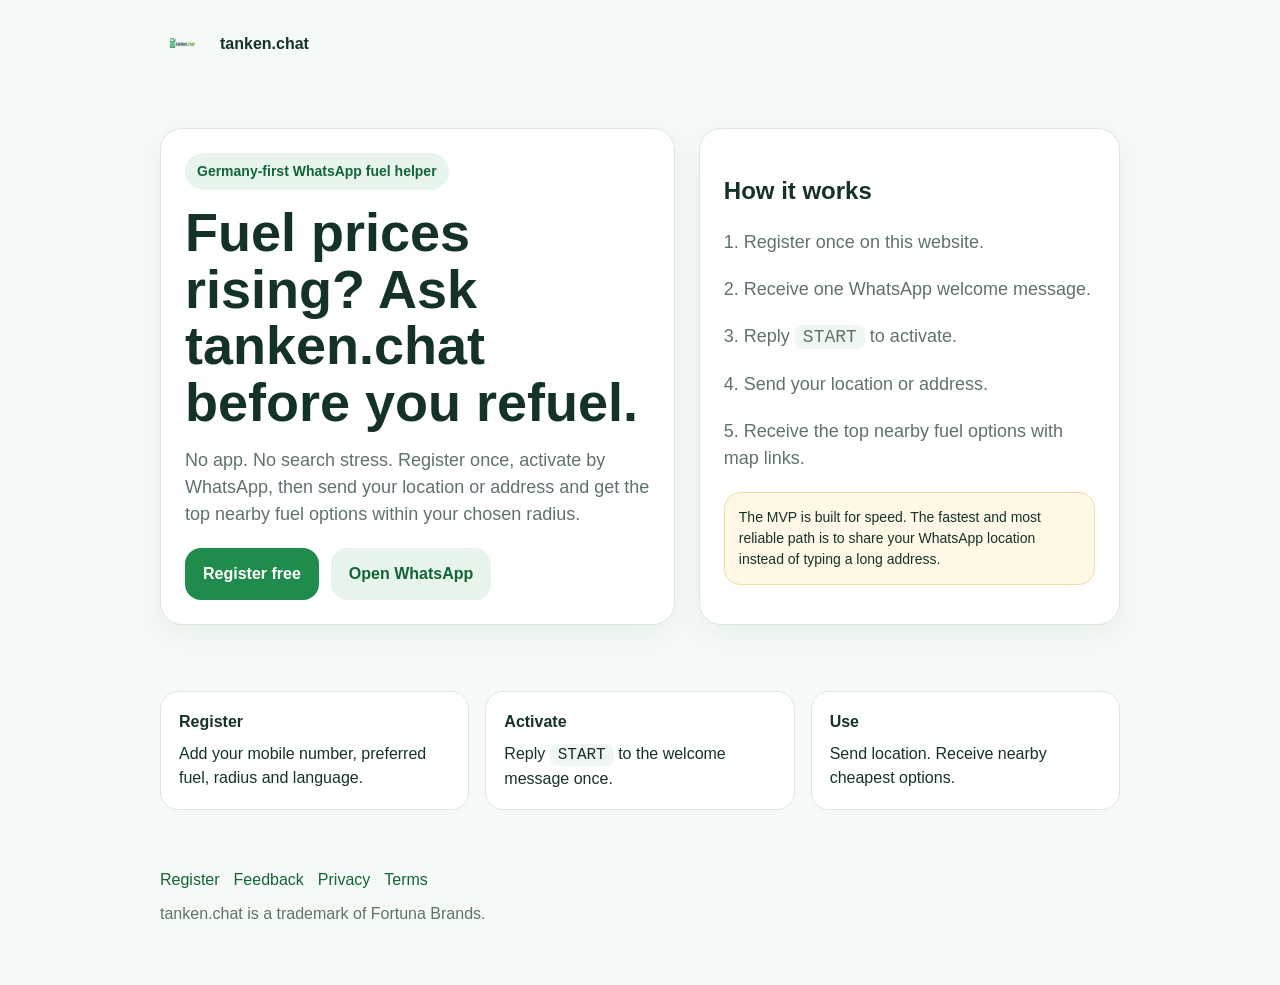
==== index.html @ 43aa985a "Add files via upload" ====
<!doctype html>
<html lang="en">
<head>
  <meta charset="utf-8">
  <meta name="viewport" content="width=device-width, initial-scale=1">
  <title>tanken.chat</title>
  <meta name="description" content="Find cheaper nearby fuel stations in Germany directly through WhatsApp.">
  <link rel="stylesheet" href="/css/styles.css">
</head>
<body>
  <header>
    <div class="container">
      <a class="brand" href="/">
        <img src="/assets/logo.png" alt="tanken.chat logo">
        <span>tanken.chat</span>
      </a>
    </div>
  </header>

  <main>
    <section class="hero">
      <div class="container hero-grid">
        <div class="card">
          <div class="badge">Germany-first WhatsApp fuel helper</div>
          <h1>Fuel prices rising? Ask tanken.chat before you refuel.</h1>
          <p>No app. No search stress. Register once, activate by WhatsApp, then send your location or address and get the top nearby fuel options within your chosen radius.</p>
          <div class="cta-row">
            <a class="btn" href="/register.html">Register free</a>
            <a class="btn secondary" href="https://wa.me/498921548989?text=START">Open WhatsApp</a>
          </div>
        </div>
        <div class="card">
          <h2>How it works</h2>
          <p>1. Register once on this website.</p>
          <p>2. Receive one WhatsApp welcome message.</p>
          <p>3. Reply <span class="code">START</span> to activate.</p>
          <p>4. Send your location or address.</p>
          <p>5. Receive the top nearby fuel options with map links.</p>
          <div class="notice">The MVP is built for speed. The fastest and most reliable path is to share your WhatsApp location instead of typing a long address.</div>
        </div>
      </div>
    </section>

    <section>
      <div class="container steps">
        <div class="step">
          <strong>Register</strong>
          Add your mobile number, preferred fuel, radius and language.
        </div>
        <div class="step">
          <strong>Activate</strong>
          Reply <span class="code">START</span> to the welcome message once.
        </div>
        <div class="step">
          <strong>Use</strong>
          Send location. Receive nearby cheapest options.
        </div>
      </div>
    </section>
  </main>

  <footer>
    <div class="container">
      <div class="footer-links">
        <a href="/register.html">Register</a>
        <a href="/feedback.html">Feedback</a>
        <a href="/privacy.html">Privacy</a>
        <a href="/terms.html">Terms</a>
      </div>
      <div>tanken.chat is a trademark of Fortuna Brands.</div>
    </div>
  </footer>
</body>
</html>
---- css/styles.css ----
:root {
  --bg: #f6faf7;
  --card: #ffffff;
  --ink: #153227;
  --muted: #5f7368;
  --brand: #1f8b4c;
  --brand-dark: #136437;
  --line: #dce8e0;
}
* { box-sizing: border-box; }
body {
  margin: 0;
  font-family: Arial, Helvetica, sans-serif;
  background: var(--bg);
  color: var(--ink);
  line-height: 1.5;
}
.container {
  width: min(960px, calc(100% - 32px));
  margin: 0 auto;
}
header {
  padding: 20px 0;
}
.brand {
  display: flex;
  align-items: center;
  gap: 12px;
  font-weight: 700;
  color: var(--ink);
  text-decoration: none;
}
.brand img {
  width: 48px;
  height: 48px;
  border-radius: 12px;
}
.hero {
  padding: 40px 0 24px;
}
.hero-grid {
  display: grid;
  grid-template-columns: 1.1fr 0.9fr;
  gap: 24px;
}
.card {
  background: var(--card);
  border: 1px solid var(--line);
  border-radius: 22px;
  padding: 24px;
  box-shadow: 0 10px 30px rgba(13, 65, 34, 0.06);
}
.hero h1 {
  font-size: clamp(34px, 6vw, 54px);
  line-height: 1.05;
  margin: 0 0 16px;
}
.hero p {
  font-size: 18px;
  color: var(--muted);
  margin: 0 0 20px;
}
.cta-row {
  display: flex;
  flex-wrap: wrap;
  gap: 12px;
}
.btn {
  display: inline-block;
  background: var(--brand);
  color: white;
  text-decoration: none;
  border: 0;
  border-radius: 16px;
  padding: 14px 18px;
  font-weight: 700;
  cursor: pointer;
}
.btn.secondary {
  background: #e8f5ec;
  color: var(--brand-dark);
}
.badge {
  display: inline-block;
  background: #e8f5ec;
  color: var(--brand-dark);
  border-radius: 999px;
  padding: 8px 12px;
  font-size: 14px;
  font-weight: 700;
  margin-bottom: 14px;
}
.steps {
  display: grid;
  grid-template-columns: repeat(3, 1fr);
  gap: 16px;
  margin-top: 24px;
}
.step {
  background: var(--card);
  border: 1px solid var(--line);
  border-radius: 18px;
  padding: 18px;
}
.step strong { display: block; margin-bottom: 8px; }
section { padding: 18px 0 28px; }
form {
  display: grid;
  gap: 12px;
}
label { font-weight: 700; font-size: 14px; }
input, select, textarea {
  width: 100%;
  padding: 12px 14px;
  border-radius: 14px;
  border: 1px solid var(--line);
  font-size: 16px;
}
textarea { min-height: 120px; resize: vertical; }
.checkbox {
  display: grid;
  grid-template-columns: 20px 1fr;
  gap: 10px;
  align-items: start;
}
.checkbox input {
  margin-top: 3px;
}
.small { font-size: 14px; color: var(--muted); }
.notice {
  background: #fff8e7;
  border: 1px solid #f0dca5;
  border-radius: 16px;
  padding: 14px;
  font-size: 14px;
}
footer {
  padding: 30px 0 60px;
  color: var(--muted);
}
.footer-links {
  display: flex;
  gap: 14px;
  flex-wrap: wrap;
  margin-bottom: 10px;
}
.footer-links a { color: var(--brand-dark); text-decoration: none; }
.code {
  font-family: Consolas, monospace;
  background: #f0f6f2;
  padding: 2px 8px;
  border-radius: 8px;
}
.message { padding: 12px 14px; border-radius: 14px; font-size: 14px; }
.message.ok { background: #e8f5ec; color: var(--brand-dark); }
.message.error { background: #ffe8e8; color: #8b1f1f; }
@media (max-width: 760px) {
  .hero-grid, .steps { grid-template-columns: 1fr; }
  .hero { padding-top: 24px; }
}
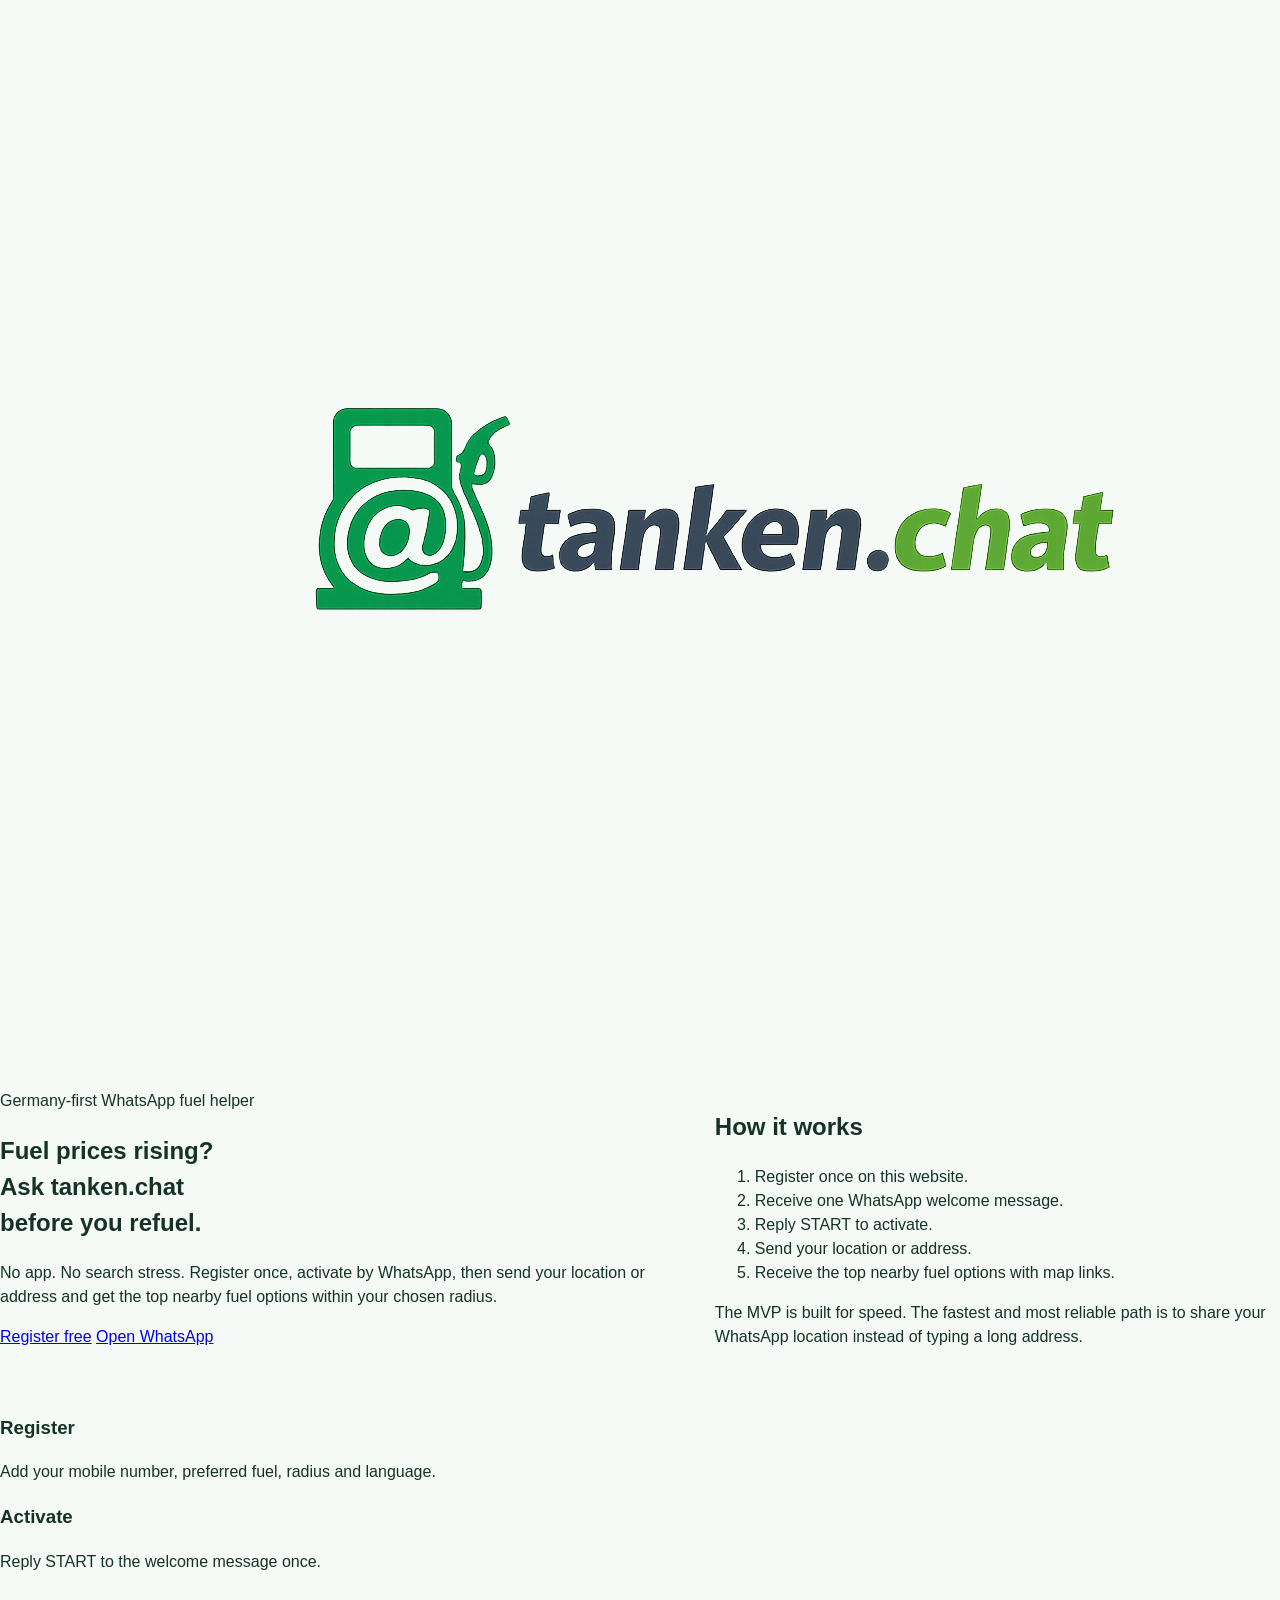
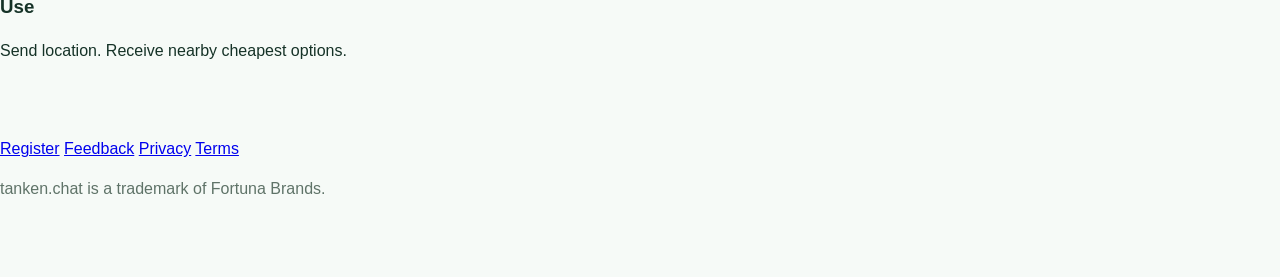
==== commit 89496608: "Update index.html" ====
--- a/index.html
+++ b/index.html
@@ -1,74 +1,83 @@
-<!doctype html>
+<!DOCTYPE html>
 <html lang="en">
 <head>
-  <meta charset="utf-8">
-  <meta name="viewport" content="width=device-width, initial-scale=1">
+  <meta charset="UTF-8">
+  <meta name="viewport" content="width=device-width,initial-scale=1.0">
   <title>tanken.chat</title>
-  <meta name="description" content="Find cheaper nearby fuel stations in Germany directly through WhatsApp.">
-  <link rel="stylesheet" href="/css/styles.css">
+  <link rel="stylesheet" href="css/styles.css">
 </head>
 <body>
-  <header>
-    <div class="container">
-      <a class="brand" href="/">
-        <img src="/assets/logo.png" alt="tanken.chat logo">
-        <span>tanken.chat</span>
-      </a>
+
+<header class="topbar">
+  <img src="assets/logo.png" alt="tanken.chat logo" class="logo-large">
+</header>
+
+<main class="hero-grid">
+
+  <section class="hero-card">
+    <div class="pill">Germany-first WhatsApp fuel helper</div>
+
+    <h1>
+      Fuel prices rising?<br>
+      Ask tanken.chat<br>
+      before you refuel.
+    </h1>
+
+    <p>
+      No app. No search stress. Register once, activate by WhatsApp, then send your location or address and get the top nearby fuel options within your chosen radius.
+    </p>
+
+    <div class="hero-actions">
+      <a href="register.html" class="btn-primary">Register free</a>
+      <a href="https://wa.me/498921548989?text=START" class="btn-secondary">Open WhatsApp</a>
     </div>
-  </header>
+  </section>
 
-  <main>
-    <section class="hero">
-      <div class="container hero-grid">
-        <div class="card">
-          <div class="badge">Germany-first WhatsApp fuel helper</div>
-          <h1>Fuel prices rising? Ask tanken.chat before you refuel.</h1>
-          <p>No app. No search stress. Register once, activate by WhatsApp, then send your location or address and get the top nearby fuel options within your chosen radius.</p>
-          <div class="cta-row">
-            <a class="btn" href="/register.html">Register free</a>
-            <a class="btn secondary" href="https://wa.me/498921548989?text=START">Open WhatsApp</a>
-          </div>
-        </div>
-        <div class="card">
-          <h2>How it works</h2>
-          <p>1. Register once on this website.</p>
-          <p>2. Receive one WhatsApp welcome message.</p>
-          <p>3. Reply <span class="code">START</span> to activate.</p>
-          <p>4. Send your location or address.</p>
-          <p>5. Receive the top nearby fuel options with map links.</p>
-          <div class="notice">The MVP is built for speed. The fastest and most reliable path is to share your WhatsApp location instead of typing a long address.</div>
-        </div>
-      </div>
-    </section>
+  <section class="info-card">
+    <h2>How it works</h2>
 
-    <section>
-      <div class="container steps">
-        <div class="step">
-          <strong>Register</strong>
-          Add your mobile number, preferred fuel, radius and language.
-        </div>
-        <div class="step">
-          <strong>Activate</strong>
-          Reply <span class="code">START</span> to the welcome message once.
-        </div>
-        <div class="step">
-          <strong>Use</strong>
-          Send location. Receive nearby cheapest options.
-        </div>
-      </div>
-    </section>
-  </main>
+    <ol>
+      <li>Register once on this website.</li>
+      <li>Receive one WhatsApp welcome message.</li>
+      <li>Reply <span class="inline-pill">START</span> to activate.</li>
+      <li>Send your location or address.</li>
+      <li>Receive the top nearby fuel options with map links.</li>
+    </ol>
 
-  <footer>
-    <div class="container">
-      <div class="footer-links">
-        <a href="/register.html">Register</a>
-        <a href="/feedback.html">Feedback</a>
-        <a href="/privacy.html">Privacy</a>
-        <a href="/terms.html">Terms</a>
-      </div>
-      <div>tanken.chat is a trademark of Fortuna Brands.</div>
+    <div class="note-box">
+      The MVP is built for speed. The fastest and most reliable path is to share your WhatsApp location instead of typing a long address.
     </div>
-  </footer>
+  </section>
+
+</main>
+
+<section class="mini-grid">
+  <div class="mini-card">
+    <h3>Register</h3>
+    <p>Add your mobile number, preferred fuel, radius and language.</p>
+  </div>
+
+  <div class="mini-card">
+    <h3>Activate</h3>
+    <p>Reply START to the welcome message once.</p>
+  </div>
+
+  <div class="mini-card">
+    <h3>Use</h3>
+    <p>Send location. Receive nearby cheapest options.</p>
+  </div>
+</section>
+
+<footer class="footer">
+  <nav>
+    <a href="register.html">Register</a>
+    <a href="feedback.html">Feedback</a>
+    <a href="privacy.html">Privacy</a>
+    <a href="terms.html">Terms</a>
+  </nav>
+
+  <p>tanken.chat is a trademark of Fortuna Brands.</p>
+</footer>
+
 </body>
 </html>
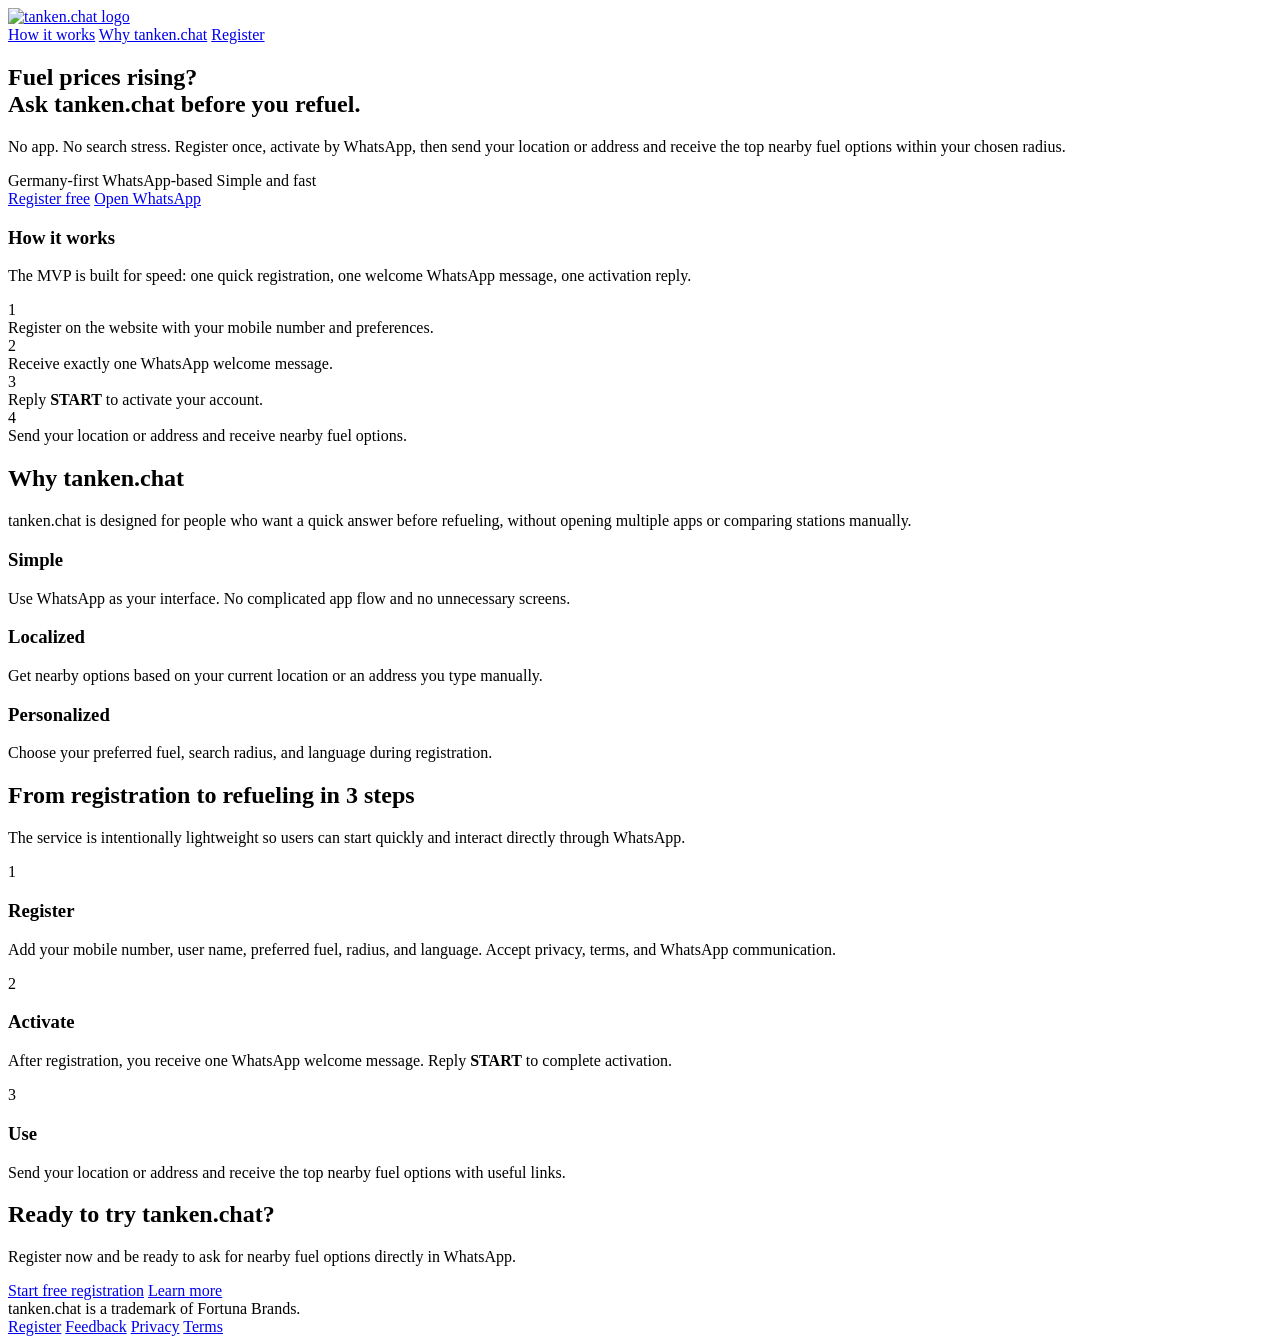
==== commit f63dae60: "Update index.html" ====
--- a/index.html
+++ b/index.html
@@ -1,83 +1,158 @@
 <!DOCTYPE html>
 <html lang="en">
 <head>
-  <meta charset="UTF-8">
-  <meta name="viewport" content="width=device-width,initial-scale=1.0">
-  <title>tanken.chat</title>
-  <link rel="stylesheet" href="css/styles.css">
+  <meta charset="UTF-8" />
+  <meta name="viewport" content="width=device-width, initial-scale=1.0" />
+  <title>tanken.chat | Germany-first WhatsApp fuel helper</title>
+  <meta name="description" content="Register free, activate by WhatsApp, then send your location or address and get the top nearby fuel options within your chosen radius." />
+  <link rel="stylesheet" href="./style.css" />
 </head>
 <body>
+  <header class="site-header">
+    <div class="container header-inner">
+      <a href="./index.html" class="brand" aria-label="tanken.chat home">
+        <img src="./logo.png" alt="tanken.chat logo" />
+      </a>
 
-<header class="topbar">
-  <img src="assets/logo.png" alt="tanken.chat logo" class="logo-large">
-</header>
+      <nav class="nav-links">
+        <a href="#how-it-works">How it works</a>
+        <a href="#why">Why tanken.chat</a>
+        <a href="./register.html">Register</a>
+      </nav>
+    </div>
+  </header>
 
-<main class="hero-grid">
+  <main>
+    <section class="hero">
+      <div class="container hero-grid">
+        <div class="hero-copy">
+          <h1>Fuel prices rising?<br />Ask tanken.chat before you refuel.</h1>
 
-  <section class="hero-card">
-    <div class="pill">Germany-first WhatsApp fuel helper</div>
+          <p class="lead">
+            No app. No search stress. Register once, activate by WhatsApp, then send your location or address and receive the top nearby fuel options within your chosen radius.
+          </p>
 
-    <h1>
-      Fuel prices rising?<br>
-      Ask tanken.chat<br>
-      before you refuel.
-    </h1>
+          <div class="hero-badges">
+            <span class="badge">Germany-first</span>
+            <span class="badge">WhatsApp-based</span>
+            <span class="badge">Simple and fast</span>
+          </div>
 
-    <p>
-      No app. No search stress. Register once, activate by WhatsApp, then send your location or address and get the top nearby fuel options within your chosen radius.
-    </p>
+          <div class="hero-actions">
+            <a class="btn btn-primary" href="./register.html">Register free</a>
+            <a class="btn btn-secondary" href="https://wa.me/" target="_blank" rel="noopener noreferrer">Open WhatsApp</a>
+          </div>
+        </div>
 
-    <div class="hero-actions">
-      <a href="register.html" class="btn-primary">Register free</a>
-      <a href="https://wa.me/498921548989?text=START" class="btn-secondary">Open WhatsApp</a>
+        <aside class="hero-card">
+          <h3>How it works</h3>
+          <p>
+            The MVP is built for speed: one quick registration, one welcome WhatsApp message, one activation reply.
+          </p>
+
+          <div class="mini-steps">
+            <div class="mini-step">
+              <span class="mini-step-number">1</span>
+              <div>Register on the website with your mobile number and preferences.</div>
+            </div>
+            <div class="mini-step">
+              <span class="mini-step-number">2</span>
+              <div>Receive exactly one WhatsApp welcome message.</div>
+            </div>
+            <div class="mini-step">
+              <span class="mini-step-number">3</span>
+              <div>Reply <strong>START</strong> to activate your account.</div>
+            </div>
+            <div class="mini-step">
+              <span class="mini-step-number">4</span>
+              <div>Send your location or address and receive nearby fuel options.</div>
+            </div>
+          </div>
+        </aside>
+      </div>
+    </section>
+
+    <section class="section" id="why">
+      <div class="container">
+        <h2 class="section-title">Why tanken.chat</h2>
+        <p class="section-subtitle">
+          tanken.chat is designed for people who want a quick answer before refueling, without opening multiple apps or comparing stations manually.
+        </p>
+
+        <div class="features">
+          <article class="feature-card">
+            <h3>Simple</h3>
+            <p>Use WhatsApp as your interface. No complicated app flow and no unnecessary screens.</p>
+          </article>
+
+          <article class="feature-card">
+            <h3>Localized</h3>
+            <p>Get nearby options based on your current location or an address you type manually.</p>
+          </article>
+
+          <article class="feature-card">
+            <h3>Personalized</h3>
+            <p>Choose your preferred fuel, search radius, and language during registration.</p>
+          </article>
+        </div>
+      </div>
+    </section>
+
+    <section class="section" id="how-it-works">
+      <div class="container">
+        <h2 class="section-title">From registration to refueling in 3 steps</h2>
+        <p class="section-subtitle">
+          The service is intentionally lightweight so users can start quickly and interact directly through WhatsApp.
+        </p>
+
+        <div class="steps">
+          <article class="step-card">
+            <div class="step-number">1</div>
+            <h3>Register</h3>
+            <p>Add your mobile number, user name, preferred fuel, radius, and language. Accept privacy, terms, and WhatsApp communication.</p>
+          </article>
+
+          <article class="step-card">
+            <div class="step-number">2</div>
+            <h3>Activate</h3>
+            <p>After registration, you receive one WhatsApp welcome message. Reply <strong>START</strong> to complete activation.</p>
+          </article>
+
+          <article class="step-card">
+            <div class="step-number">3</div>
+            <h3>Use</h3>
+            <p>Send your location or address and receive the top nearby fuel options with useful links.</p>
+          </article>
+        </div>
+      </div>
+    </section>
+
+    <section class="section">
+      <div class="container">
+        <div class="cta-box">
+          <h2>Ready to try tanken.chat?</h2>
+          <p>
+            Register now and be ready to ask for nearby fuel options directly in WhatsApp.
+          </p>
+          <div class="hero-actions">
+            <a class="btn btn-primary" href="./register.html">Start free registration</a>
+            <a class="btn btn-secondary" href="#how-it-works">Learn more</a>
+          </div>
+        </div>
+      </div>
+    </section>
+  </main>
+
+  <footer class="site-footer">
+    <div class="container footer-inner">
+      <div>tanken.chat is a trademark of Fortuna Brands.</div>
+      <div class="footer-links">
+        <a href="./register.html">Register</a>
+        <a href="#">Feedback</a>
+        <a href="#">Privacy</a>
+        <a href="#">Terms</a>
+      </div>
     </div>
-  </section>
-
-  <section class="info-card">
-    <h2>How it works</h2>
-
-    <ol>
-      <li>Register once on this website.</li>
-      <li>Receive one WhatsApp welcome message.</li>
-      <li>Reply <span class="inline-pill">START</span> to activate.</li>
-      <li>Send your location or address.</li>
-      <li>Receive the top nearby fuel options with map links.</li>
-    </ol>
-
-    <div class="note-box">
-      The MVP is built for speed. The fastest and most reliable path is to share your WhatsApp location instead of typing a long address.
-    </div>
-  </section>
-
-</main>
-
-<section class="mini-grid">
-  <div class="mini-card">
-    <h3>Register</h3>
-    <p>Add your mobile number, preferred fuel, radius and language.</p>
-  </div>
-
-  <div class="mini-card">
-    <h3>Activate</h3>
-    <p>Reply START to the welcome message once.</p>
-  </div>
-
-  <div class="mini-card">
-    <h3>Use</h3>
-    <p>Send location. Receive nearby cheapest options.</p>
-  </div>
-</section>
-
-<footer class="footer">
-  <nav>
-    <a href="register.html">Register</a>
-    <a href="feedback.html">Feedback</a>
-    <a href="privacy.html">Privacy</a>
-    <a href="terms.html">Terms</a>
-  </nav>
-
-  <p>tanken.chat is a trademark of Fortuna Brands.</p>
-</footer>
-
+  </footer>
 </body>
 </html>
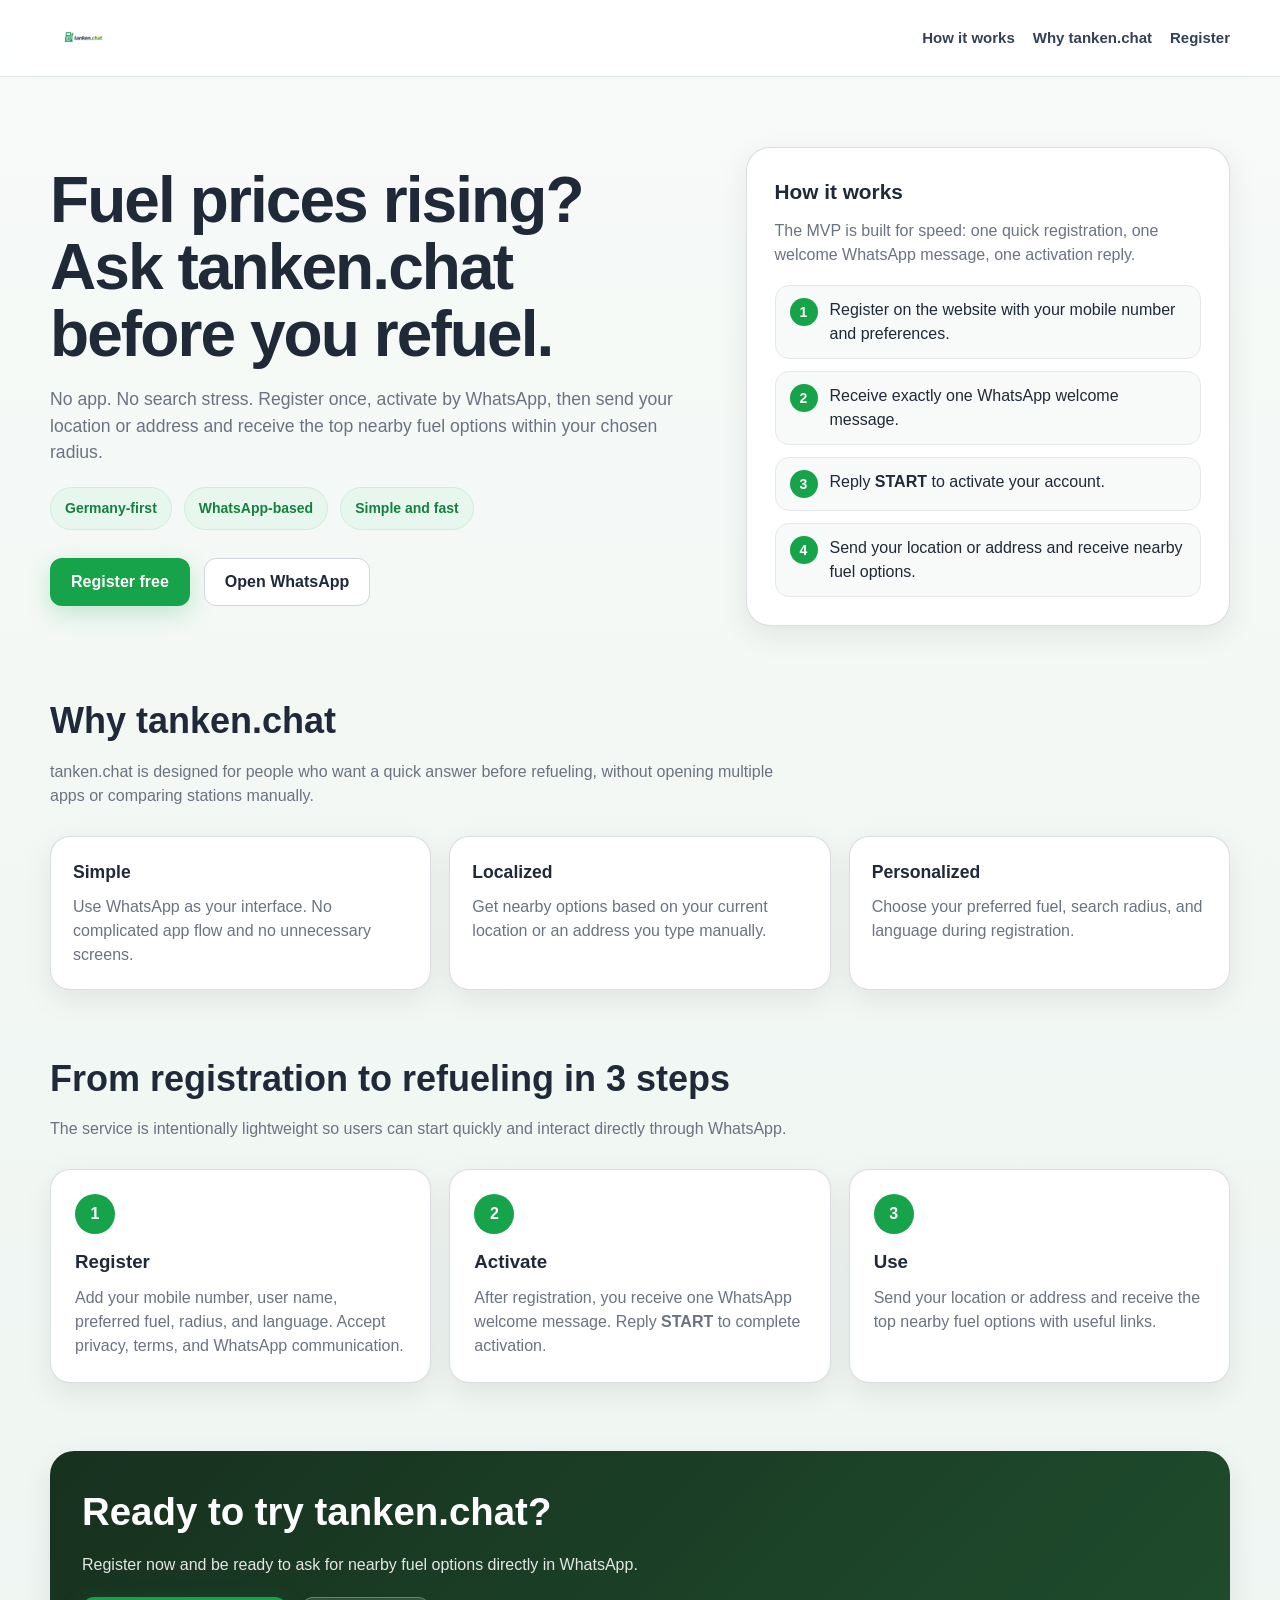
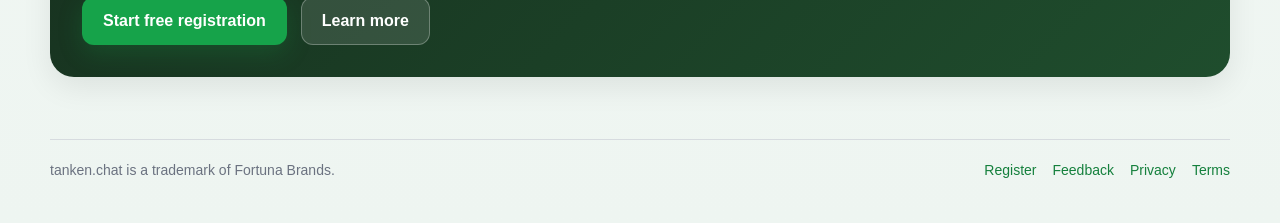
==== commit 2be0b09f: "Update index.html" ====
--- a/index.html
+++ b/index.html
@@ -4,20 +4,23 @@
   <meta charset="UTF-8" />
   <meta name="viewport" content="width=device-width, initial-scale=1.0" />
   <title>tanken.chat | Germany-first WhatsApp fuel helper</title>
-  <meta name="description" content="Register free, activate by WhatsApp, then send your location or address and get the top nearby fuel options within your chosen radius." />
-  <link rel="stylesheet" href="./style.css" />
+  <meta
+    name="description"
+    content="Register free, activate by WhatsApp, then send your location or address and get the top nearby fuel options within your chosen radius."
+  />
+  <link rel="stylesheet" href="css/styles.css" />
 </head>
 <body>
   <header class="site-header">
     <div class="container header-inner">
-      <a href="./index.html" class="brand" aria-label="tanken.chat home">
-        <img src="./logo.png" alt="tanken.chat logo" />
+      <a href="index.html" class="brand" aria-label="tanken.chat home">
+        <img src="assets/logo.png" alt="tanken.chat logo" />
       </a>
 
       <nav class="nav-links">
         <a href="#how-it-works">How it works</a>
         <a href="#why">Why tanken.chat</a>
-        <a href="./register.html">Register</a>
+        <a href="register.html">Register</a>
       </nav>
     </div>
   </header>
@@ -39,7 +42,7 @@
           </div>
 
           <div class="hero-actions">
-            <a class="btn btn-primary" href="./register.html">Register free</a>
+            <a class="btn btn-primary" href="register.html">Register free</a>
             <a class="btn btn-secondary" href="https://wa.me/" target="_blank" rel="noopener noreferrer">Open WhatsApp</a>
           </div>
         </div>
@@ -135,7 +138,7 @@
             Register now and be ready to ask for nearby fuel options directly in WhatsApp.
           </p>
           <div class="hero-actions">
-            <a class="btn btn-primary" href="./register.html">Start free registration</a>
+            <a class="btn btn-primary" href="register.html">Start free registration</a>
             <a class="btn btn-secondary" href="#how-it-works">Learn more</a>
           </div>
         </div>
@@ -147,10 +150,10 @@
     <div class="container footer-inner">
       <div>tanken.chat is a trademark of Fortuna Brands.</div>
       <div class="footer-links">
-        <a href="./register.html">Register</a>
-        <a href="#">Feedback</a>
-        <a href="#">Privacy</a>
-        <a href="#">Terms</a>
+        <a href="register.html">Register</a>
+        <a href="feedback.html">Feedback</a>
+        <a href="privacy.html">Privacy</a>
+        <a href="terms.html">Terms</a>
       </div>
     </div>
   </footer>
--- a/css/styles.css
+++ b/css/styles.css
@@ -0,0 +1,558 @@
+:root {
+  --bg: #f5f7f6;
+  --card: #ffffff;
+  --text: #1f2937;
+  --muted: #6b7280;
+  --line: #d1d5db;
+  --brand: #16a34a;
+  --brand-dark: #15803d;
+  --brand-soft: #e8f7ee;
+  --accent: #334155;
+  --shadow: 0 10px 30px rgba(0, 0, 0, 0.08);
+  --radius: 18px;
+  --max: 1180px;
+}
+
+* {
+  box-sizing: border-box;
+}
+
+html {
+  scroll-behavior: smooth;
+}
+
+body {
+  margin: 0;
+  font-family: Arial, Helvetica, sans-serif;
+  color: var(--text);
+  background: linear-gradient(180deg, #f7faf8 0%, #eef5f1 100%);
+  line-height: 1.5;
+}
+
+img {
+  max-width: 100%;
+  display: block;
+}
+
+a {
+  color: var(--brand-dark);
+  text-decoration: none;
+}
+
+a:hover {
+  text-decoration: underline;
+}
+
+.container {
+  width: min(calc(100% - 32px), var(--max));
+  margin: 0 auto;
+}
+
+.site-header {
+  position: sticky;
+  top: 0;
+  z-index: 20;
+  background: rgba(255, 255, 255, 0.9);
+  backdrop-filter: blur(10px);
+  border-bottom: 1px solid rgba(209, 213, 219, 0.7);
+}
+
+.header-inner {
+  display: flex;
+  align-items: center;
+  justify-content: space-between;
+  min-height: 76px;
+  gap: 20px;
+}
+
+.brand {
+  display: inline-flex;
+  align-items: center;
+  gap: 12px;
+  font-weight: 700;
+  color: var(--text);
+}
+
+.brand img {
+  height: 48px;
+  width: auto;
+}
+
+.brand.small img {
+  height: 38px;
+}
+
+.nav-links {
+  display: flex;
+  align-items: center;
+  gap: 18px;
+  flex-wrap: wrap;
+}
+
+.nav-links a {
+  color: var(--accent);
+  font-size: 15px;
+  font-weight: 600;
+}
+
+.btn {
+  display: inline-flex;
+  align-items: center;
+  justify-content: center;
+  min-height: 48px;
+  padding: 0 20px;
+  border-radius: 12px;
+  border: 1px solid transparent;
+  font-weight: 700;
+  cursor: pointer;
+  transition: 0.2s ease;
+  text-decoration: none;
+}
+
+.btn:hover {
+  text-decoration: none;
+  transform: translateY(-1px);
+}
+
+.btn-primary {
+  background: var(--brand);
+  color: #fff;
+  box-shadow: 0 8px 24px rgba(22, 163, 74, 0.22);
+}
+
+.btn-primary:hover {
+  background: var(--brand-dark);
+}
+
+.btn-secondary {
+  background: #fff;
+  border-color: var(--line);
+  color: var(--text);
+}
+
+.hero {
+  padding: 70px 0 40px;
+}
+
+.hero-grid {
+  display: grid;
+  grid-template-columns: 1.15fr 0.85fr;
+  gap: 40px;
+  align-items: center;
+}
+
+.hero-copy h1 {
+  margin: 0 0 18px;
+  font-size: clamp(2.2rem, 5vw, 4rem);
+  line-height: 1.05;
+  letter-spacing: -0.03em;
+}
+
+.hero-copy p.lead {
+  margin: 0 0 22px;
+  font-size: 1.1rem;
+  color: var(--muted);
+  max-width: 700px;
+}
+
+.hero-badges {
+  display: flex;
+  flex-wrap: wrap;
+  gap: 12px;
+  margin: 22px 0 28px;
+}
+
+.badge {
+  background: var(--brand-soft);
+  color: var(--brand-dark);
+  border: 1px solid #ccefd8;
+  border-radius: 999px;
+  padding: 10px 14px;
+  font-size: 14px;
+  font-weight: 700;
+}
+
+.hero-actions {
+  display: flex;
+  flex-wrap: wrap;
+  gap: 14px;
+  margin-top: 10px;
+}
+
+.hero-card {
+  background: var(--card);
+  border: 1px solid rgba(209, 213, 219, 0.8);
+  border-radius: 24px;
+  padding: 28px;
+  box-shadow: var(--shadow);
+}
+
+.hero-card h3 {
+  margin-top: 0;
+  margin-bottom: 12px;
+  font-size: 1.3rem;
+}
+
+.hero-card p {
+  margin: 0 0 14px;
+  color: var(--muted);
+}
+
+.mini-steps {
+  display: grid;
+  gap: 12px;
+  margin-top: 18px;
+}
+
+.mini-step {
+  display: flex;
+  align-items: flex-start;
+  gap: 12px;
+  padding: 12px 14px;
+  border-radius: 14px;
+  background: #f8faf9;
+  border: 1px solid #e5e7eb;
+}
+
+.mini-step-number {
+  width: 28px;
+  height: 28px;
+  border-radius: 999px;
+  background: var(--brand);
+  color: #fff;
+  display: inline-flex;
+  align-items: center;
+  justify-content: center;
+  font-weight: 700;
+  font-size: 14px;
+  flex: 0 0 auto;
+}
+
+.section {
+  padding: 34px 0;
+}
+
+.section-title {
+  margin: 0 0 18px;
+  font-size: clamp(1.5rem, 3vw, 2.25rem);
+  line-height: 1.15;
+}
+
+.section-subtitle {
+  margin: 0 0 28px;
+  color: var(--muted);
+  max-width: 760px;
+}
+
+.features {
+  display: grid;
+  grid-template-columns: repeat(3, 1fr);
+  gap: 18px;
+}
+
+.feature-card {
+  background: #fff;
+  border: 1px solid rgba(209, 213, 219, 0.8);
+  border-radius: 20px;
+  padding: 22px;
+  box-shadow: var(--shadow);
+}
+
+.feature-card h3 {
+  margin: 0 0 10px;
+  font-size: 1.1rem;
+}
+
+.feature-card p {
+  margin: 0;
+  color: var(--muted);
+}
+
+.steps {
+  display: grid;
+  grid-template-columns: repeat(3, 1fr);
+  gap: 18px;
+}
+
+.step-card {
+  background: #fff;
+  border: 1px solid rgba(209, 213, 219, 0.8);
+  border-radius: 20px;
+  padding: 24px;
+  box-shadow: var(--shadow);
+}
+
+.step-card .step-number {
+  display: inline-flex;
+  width: 40px;
+  height: 40px;
+  border-radius: 999px;
+  align-items: center;
+  justify-content: center;
+  background: var(--brand);
+  color: #fff;
+  font-weight: 700;
+  margin-bottom: 14px;
+}
+
+.step-card h3 {
+  margin: 0 0 10px;
+}
+
+.step-card p {
+  margin: 0;
+  color: var(--muted);
+}
+
+.cta-box {
+  background: linear-gradient(135deg, #17311f 0%, #1f4d2d 100%);
+  color: #fff;
+  border-radius: 24px;
+  padding: 32px;
+  box-shadow: var(--shadow);
+}
+
+.cta-box h2 {
+  margin-top: 0;
+  margin-bottom: 12px;
+  font-size: clamp(1.8rem, 3vw, 2.5rem);
+}
+
+.cta-box p {
+  margin: 0 0 20px;
+  color: rgba(255, 255, 255, 0.88);
+  max-width: 760px;
+}
+
+.cta-box .btn-secondary {
+  border-color: rgba(255, 255, 255, 0.28);
+  background: rgba(255, 255, 255, 0.12);
+  color: #fff;
+}
+
+.site-footer {
+  padding: 28px 0 42px;
+  color: var(--muted);
+  font-size: 14px;
+}
+
+.footer-inner {
+  display: flex;
+  justify-content: space-between;
+  gap: 18px;
+  flex-wrap: wrap;
+  border-top: 1px solid rgba(209, 213, 219, 0.8);
+  padding-top: 20px;
+}
+
+.footer-links {
+  display: flex;
+  gap: 16px;
+  flex-wrap: wrap;
+}
+
+/* FORM PAGE */
+.form-page {
+  padding: 48px 0 70px;
+}
+
+.form-shell {
+  display: grid;
+  grid-template-columns: 0.9fr 1.1fr;
+  gap: 28px;
+  align-items: start;
+}
+
+.info-panel,
+.form-panel {
+  background: #fff;
+  border: 1px solid rgba(209, 213, 219, 0.8);
+  border-radius: 24px;
+  box-shadow: var(--shadow);
+}
+
+.info-panel {
+  padding: 28px;
+}
+
+.info-panel h1 {
+  margin: 12px 0 14px;
+  font-size: clamp(2rem, 4vw, 3rem);
+  line-height: 1.05;
+}
+
+.info-panel p {
+  color: var(--muted);
+}
+
+.info-list {
+  margin: 22px 0 0;
+  padding: 0;
+  list-style: none;
+  display: grid;
+  gap: 12px;
+}
+
+.info-list li {
+  background: #f8faf9;
+  border: 1px solid #e5e7eb;
+  border-radius: 14px;
+  padding: 14px 16px;
+}
+
+.form-panel {
+  padding: 30px;
+}
+
+.form-panel h2 {
+  margin-top: 0;
+  margin-bottom: 8px;
+  font-size: clamp(1.7rem, 3vw, 2.4rem);
+}
+
+.form-panel .intro {
+  margin: 0 0 24px;
+  color: var(--muted);
+}
+
+.form-grid {
+  display: grid;
+  grid-template-columns: 1fr;
+  gap: 18px;
+}
+
+.field label {
+  display: block;
+  margin-bottom: 8px;
+  font-weight: 700;
+  font-size: 15px;
+}
+
+.input,
+.select,
+textarea {
+  width: 100%;
+  min-height: 54px;
+  border: 1px solid var(--line);
+  border-radius: 14px;
+  padding: 14px 16px;
+  font-size: 16px;
+  background: #fff;
+  color: var(--text);
+  outline: none;
+}
+
+.input:focus,
+.select:focus,
+textarea:focus {
+  border-color: var(--brand);
+  box-shadow: 0 0 0 4px rgba(22, 163, 74, 0.12);
+}
+
+.checkbox-group {
+  display: grid;
+  gap: 14px;
+  margin-top: 4px;
+}
+
+.checkbox-item {
+  display: flex;
+  align-items: flex-start;
+  gap: 12px;
+  padding: 14px 16px;
+  border: 1px solid #e5e7eb;
+  border-radius: 14px;
+  background: #fafcfb;
+}
+
+.checkbox-item input {
+  margin-top: 4px;
+  transform: scale(1.15);
+}
+
+.checkbox-item label {
+  margin: 0;
+  font-weight: 600;
+  line-height: 1.45;
+}
+
+.form-note {
+  margin-top: 10px;
+  font-size: 14px;
+  color: var(--muted);
+}
+
+.form-actions {
+  display: flex;
+  gap: 14px;
+  flex-wrap: wrap;
+  margin-top: 8px;
+}
+
+.helper-links {
+  margin-top: 18px;
+  display: flex;
+  flex-wrap: wrap;
+  gap: 14px;
+  font-size: 14px;
+}
+
+@media (max-width: 980px) {
+  .hero-grid,
+  .form-shell,
+  .features,
+  .steps {
+    grid-template-columns: 1fr;
+  }
+
+  .hero {
+    padding-top: 40px;
+  }
+
+  .header-inner {
+    min-height: 70px;
+  }
+
+  .nav-links {
+    gap: 12px;
+  }
+}
+
+@media (max-width: 640px) {
+  .container {
+    width: min(calc(100% - 22px), var(--max));
+  }
+
+  .brand img {
+    height: 42px;
+  }
+
+  .hero-copy h1,
+  .info-panel h1,
+  .form-panel h2 {
+    word-break: break-word;
+  }
+
+  .hero-card,
+  .feature-card,
+  .step-card,
+  .info-panel,
+  .form-panel,
+  .cta-box {
+    padding: 20px;
+    border-radius: 18px;
+  }
+
+  .btn {
+    width: 100%;
+  }
+
+  .hero-actions,
+  .form-actions {
+    flex-direction: column;
+  }
+
+  .nav-links {
+    display: none;
+  }
+}
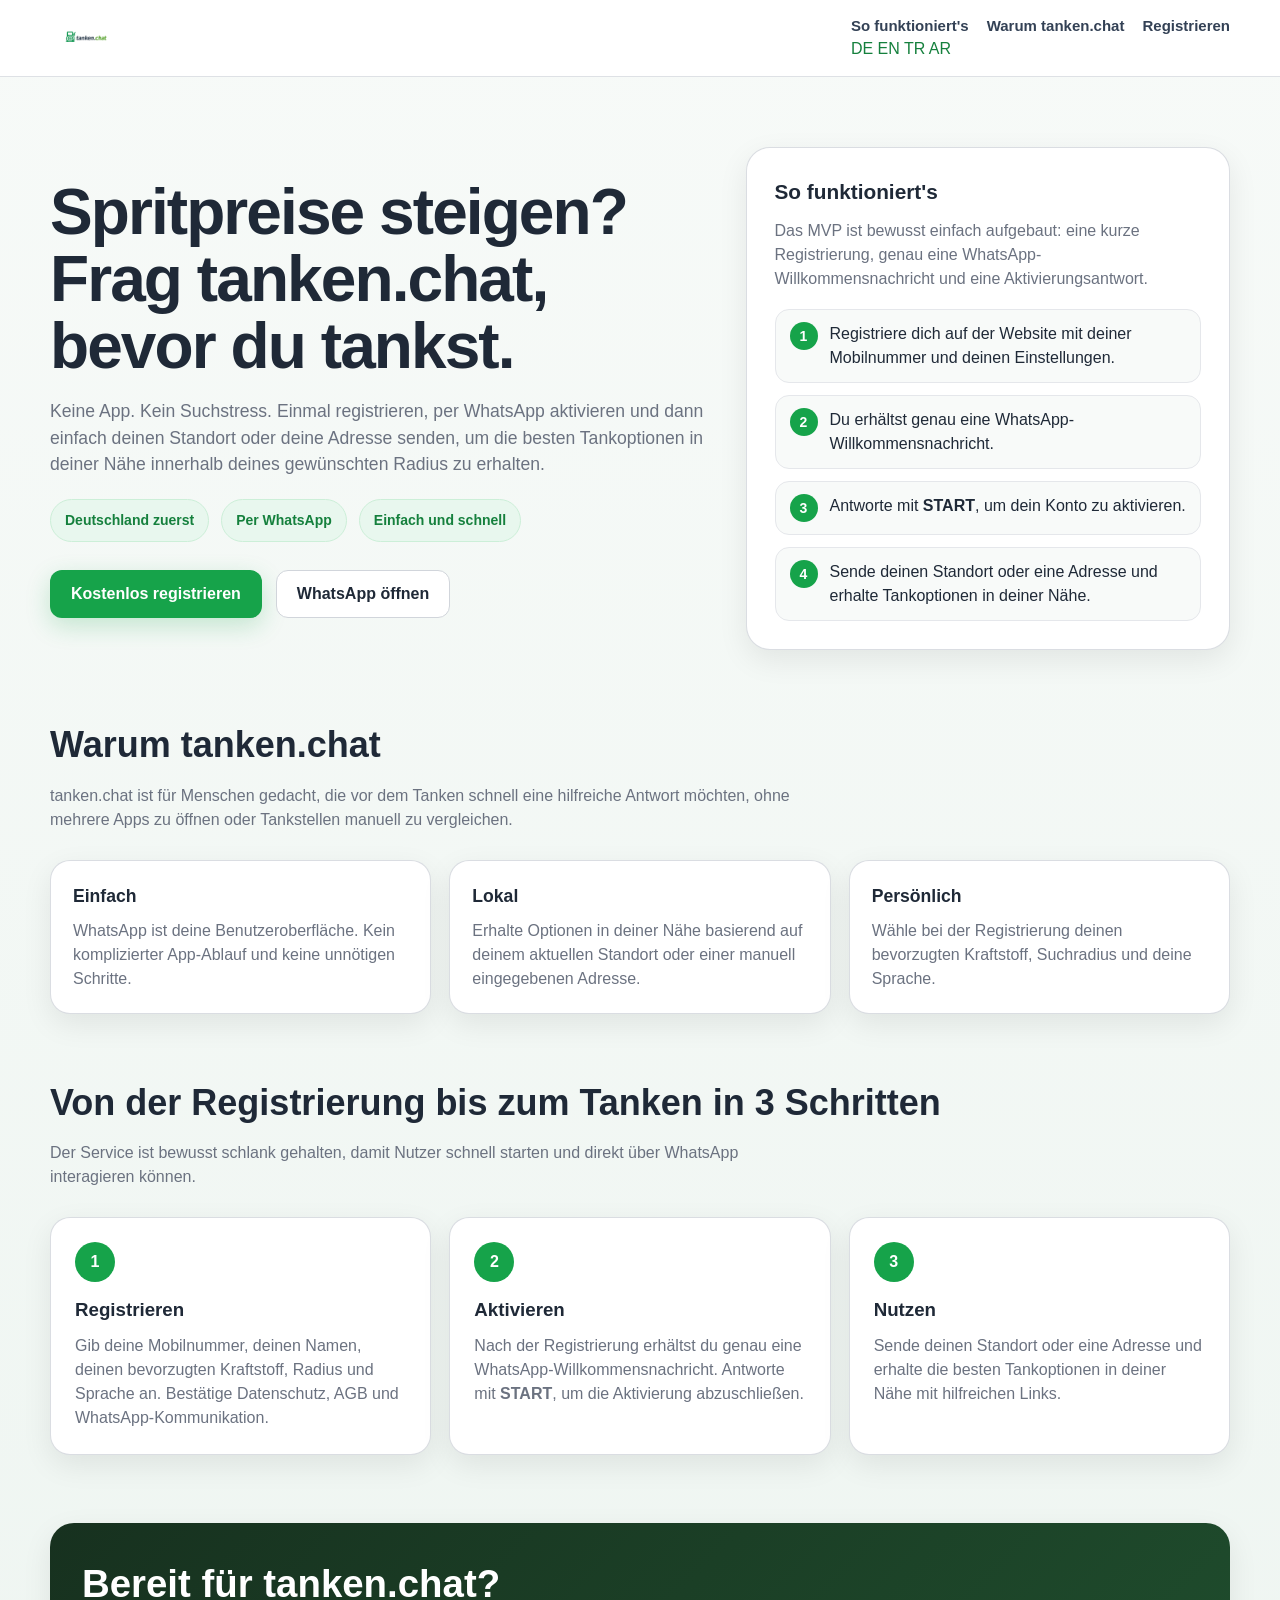
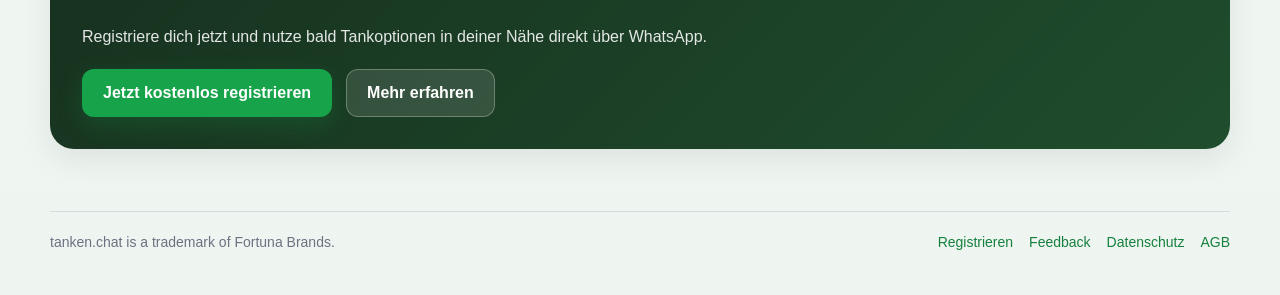
==== commit 55bdbc09: "Update index.html" ====
--- a/index.html
+++ b/index.html
@@ -1,27 +1,36 @@
 <!DOCTYPE html>
-<html lang="en">
+<html lang="de">
 <head>
   <meta charset="UTF-8" />
   <meta name="viewport" content="width=device-width, initial-scale=1.0" />
-  <title>tanken.chat | Germany-first WhatsApp fuel helper</title>
+  <title>tanken.chat | Deutschlands WhatsApp-Helfer für günstigeres Tanken</title>
   <meta
     name="description"
-    content="Register free, activate by WhatsApp, then send your location or address and get the top nearby fuel options within your chosen radius."
+    content="Einmal registrieren, per WhatsApp aktivieren und anschließend den Standort oder die Adresse senden, um die besten Tankoptionen in der Nähe zu erhalten."
   />
   <link rel="stylesheet" href="css/styles.css" />
 </head>
 <body>
   <header class="site-header">
     <div class="container header-inner">
-      <a href="index.html" class="brand" aria-label="tanken.chat home">
-        <img src="assets/logo.png" alt="tanken.chat logo" />
+      <a href="index.html" class="brand" aria-label="tanken.chat Startseite">
+        <img src="assets/logo.png" alt="tanken.chat Logo" />
       </a>
 
-      <nav class="nav-links">
-        <a href="#how-it-works">How it works</a>
-        <a href="#why">Why tanken.chat</a>
-        <a href="register.html">Register</a>
-      </nav>
+      <div class="header-right">
+        <nav class="nav-links">
+          <a href="#how-it-works">So funktioniert's</a>
+          <a href="#why">Warum tanken.chat</a>
+          <a href="register.html">Registrieren</a>
+        </nav>
+
+        <div class="lang-switch" aria-label="Sprachauswahl">
+          <a href="index.html" class="active">DE</a>
+          <a href="index-en.html">EN</a>
+          <a href="index-tr.html">TR</a>
+          <a href="index-ar.html">AR</a>
+        </div>
+      </div>
     </div>
   </header>
 
@@ -29,46 +38,46 @@
     <section class="hero">
       <div class="container hero-grid">
         <div class="hero-copy">
-          <h1>Fuel prices rising?<br />Ask tanken.chat before you refuel.</h1>
+          <h1>Spritpreise steigen?<br />Frag tanken.chat,<br />bevor du tankst.</h1>
 
           <p class="lead">
-            No app. No search stress. Register once, activate by WhatsApp, then send your location or address and receive the top nearby fuel options within your chosen radius.
+            Keine App. Kein Suchstress. Einmal registrieren, per WhatsApp aktivieren und dann einfach deinen Standort oder deine Adresse senden, um die besten Tankoptionen in deiner Nähe innerhalb deines gewünschten Radius zu erhalten.
           </p>
 
           <div class="hero-badges">
-            <span class="badge">Germany-first</span>
-            <span class="badge">WhatsApp-based</span>
-            <span class="badge">Simple and fast</span>
+            <span class="badge">Deutschland zuerst</span>
+            <span class="badge">Per WhatsApp</span>
+            <span class="badge">Einfach und schnell</span>
           </div>
 
           <div class="hero-actions">
-            <a class="btn btn-primary" href="register.html">Register free</a>
-            <a class="btn btn-secondary" href="https://wa.me/" target="_blank" rel="noopener noreferrer">Open WhatsApp</a>
+            <a class="btn btn-primary" href="register.html">Kostenlos registrieren</a>
+            <a class="btn btn-secondary" href="https://wa.me/" target="_blank" rel="noopener noreferrer">WhatsApp öffnen</a>
           </div>
         </div>
 
         <aside class="hero-card">
-          <h3>How it works</h3>
+          <h3>So funktioniert's</h3>
           <p>
-            The MVP is built for speed: one quick registration, one welcome WhatsApp message, one activation reply.
+            Das MVP ist bewusst einfach aufgebaut: eine kurze Registrierung, genau eine WhatsApp-Willkommensnachricht und eine Aktivierungsantwort.
           </p>
 
           <div class="mini-steps">
             <div class="mini-step">
               <span class="mini-step-number">1</span>
-              <div>Register on the website with your mobile number and preferences.</div>
+              <div>Registriere dich auf der Website mit deiner Mobilnummer und deinen Einstellungen.</div>
             </div>
             <div class="mini-step">
               <span class="mini-step-number">2</span>
-              <div>Receive exactly one WhatsApp welcome message.</div>
+              <div>Du erhältst genau eine WhatsApp-Willkommensnachricht.</div>
             </div>
             <div class="mini-step">
               <span class="mini-step-number">3</span>
-              <div>Reply <strong>START</strong> to activate your account.</div>
+              <div>Antworte mit <strong>START</strong>, um dein Konto zu aktivieren.</div>
             </div>
             <div class="mini-step">
               <span class="mini-step-number">4</span>
-              <div>Send your location or address and receive nearby fuel options.</div>
+              <div>Sende deinen Standort oder eine Adresse und erhalte Tankoptionen in deiner Nähe.</div>
             </div>
           </div>
         </aside>
@@ -77,25 +86,25 @@
 
     <section class="section" id="why">
       <div class="container">
-        <h2 class="section-title">Why tanken.chat</h2>
+        <h2 class="section-title">Warum tanken.chat</h2>
         <p class="section-subtitle">
-          tanken.chat is designed for people who want a quick answer before refueling, without opening multiple apps or comparing stations manually.
+          tanken.chat ist für Menschen gedacht, die vor dem Tanken schnell eine hilfreiche Antwort möchten, ohne mehrere Apps zu öffnen oder Tankstellen manuell zu vergleichen.
         </p>
 
         <div class="features">
           <article class="feature-card">
-            <h3>Simple</h3>
-            <p>Use WhatsApp as your interface. No complicated app flow and no unnecessary screens.</p>
+            <h3>Einfach</h3>
+            <p>WhatsApp ist deine Benutzeroberfläche. Kein komplizierter App-Ablauf und keine unnötigen Schritte.</p>
           </article>
 
           <article class="feature-card">
-            <h3>Localized</h3>
-            <p>Get nearby options based on your current location or an address you type manually.</p>
+            <h3>Lokal</h3>
+            <p>Erhalte Optionen in deiner Nähe basierend auf deinem aktuellen Standort oder einer manuell eingegebenen Adresse.</p>
           </article>
 
           <article class="feature-card">
-            <h3>Personalized</h3>
-            <p>Choose your preferred fuel, search radius, and language during registration.</p>
+            <h3>Persönlich</h3>
+            <p>Wähle bei der Registrierung deinen bevorzugten Kraftstoff, Suchradius und deine Sprache.</p>
           </article>
         </div>
       </div>
@@ -103,28 +112,28 @@
 
     <section class="section" id="how-it-works">
       <div class="container">
-        <h2 class="section-title">From registration to refueling in 3 steps</h2>
+        <h2 class="section-title">Von der Registrierung bis zum Tanken in 3 Schritten</h2>
         <p class="section-subtitle">
-          The service is intentionally lightweight so users can start quickly and interact directly through WhatsApp.
+          Der Service ist bewusst schlank gehalten, damit Nutzer schnell starten und direkt über WhatsApp interagieren können.
         </p>
 
         <div class="steps">
           <article class="step-card">
             <div class="step-number">1</div>
-            <h3>Register</h3>
-            <p>Add your mobile number, user name, preferred fuel, radius, and language. Accept privacy, terms, and WhatsApp communication.</p>
+            <h3>Registrieren</h3>
+            <p>Gib deine Mobilnummer, deinen Namen, deinen bevorzugten Kraftstoff, Radius und Sprache an. Bestätige Datenschutz, AGB und WhatsApp-Kommunikation.</p>
           </article>
 
           <article class="step-card">
             <div class="step-number">2</div>
-            <h3>Activate</h3>
-            <p>After registration, you receive one WhatsApp welcome message. Reply <strong>START</strong> to complete activation.</p>
+            <h3>Aktivieren</h3>
+            <p>Nach der Registrierung erhältst du genau eine WhatsApp-Willkommensnachricht. Antworte mit <strong>START</strong>, um die Aktivierung abzuschließen.</p>
           </article>
 
           <article class="step-card">
             <div class="step-number">3</div>
-            <h3>Use</h3>
-            <p>Send your location or address and receive the top nearby fuel options with useful links.</p>
+            <h3>Nutzen</h3>
+            <p>Sende deinen Standort oder eine Adresse und erhalte die besten Tankoptionen in deiner Nähe mit hilfreichen Links.</p>
           </article>
         </div>
       </div>
@@ -133,13 +142,13 @@
     <section class="section">
       <div class="container">
         <div class="cta-box">
-          <h2>Ready to try tanken.chat?</h2>
+          <h2>Bereit für tanken.chat?</h2>
           <p>
-            Register now and be ready to ask for nearby fuel options directly in WhatsApp.
+            Registriere dich jetzt und nutze bald Tankoptionen in deiner Nähe direkt über WhatsApp.
           </p>
           <div class="hero-actions">
-            <a class="btn btn-primary" href="register.html">Start free registration</a>
-            <a class="btn btn-secondary" href="#how-it-works">Learn more</a>
+            <a class="btn btn-primary" href="register.html">Jetzt kostenlos registrieren</a>
+            <a class="btn btn-secondary" href="#how-it-works">Mehr erfahren</a>
           </div>
         </div>
       </div>
@@ -150,10 +159,10 @@
     <div class="container footer-inner">
       <div>tanken.chat is a trademark of Fortuna Brands.</div>
       <div class="footer-links">
-        <a href="register.html">Register</a>
+        <a href="register.html">Registrieren</a>
         <a href="feedback.html">Feedback</a>
-        <a href="privacy.html">Privacy</a>
-        <a href="terms.html">Terms</a>
+        <a href="privacy.html">Datenschutz</a>
+        <a href="terms.html">AGB</a>
       </div>
     </div>
   </footer>
--- a/css/styles.css
+++ b/css/styles.css
@@ -52,7 +52,7 @@
   position: sticky;
   top: 0;
   z-index: 20;
-  background: rgba(255, 255, 255, 0.9);
+  background: rgba(255, 255, 255, 0.92);
   backdrop-filter: blur(10px);
   border-bottom: 1px solid rgba(209, 213, 219, 0.7);
 }
@@ -74,12 +74,12 @@
 }
 
 .brand img {
-  height: 48px;
+  height: 52px;
   width: auto;
 }
 
 .brand.small img {
-  height: 38px;
+  height: 42px;
 }
 
 .nav-links {
@@ -163,6 +163,9 @@
 }
 
 .badge {
+  display: inline-flex;
+  align-items: center;
+  justify-content: center;
   background: var(--brand-soft);
   color: var(--brand-dark);
   border: 1px solid #ccefd8;
@@ -527,6 +530,10 @@
     height: 42px;
   }
 
+  .brand.small img {
+    height: 36px;
+  }
+
   .hero-copy h1,
   .info-panel h1,
   .form-panel h2 {
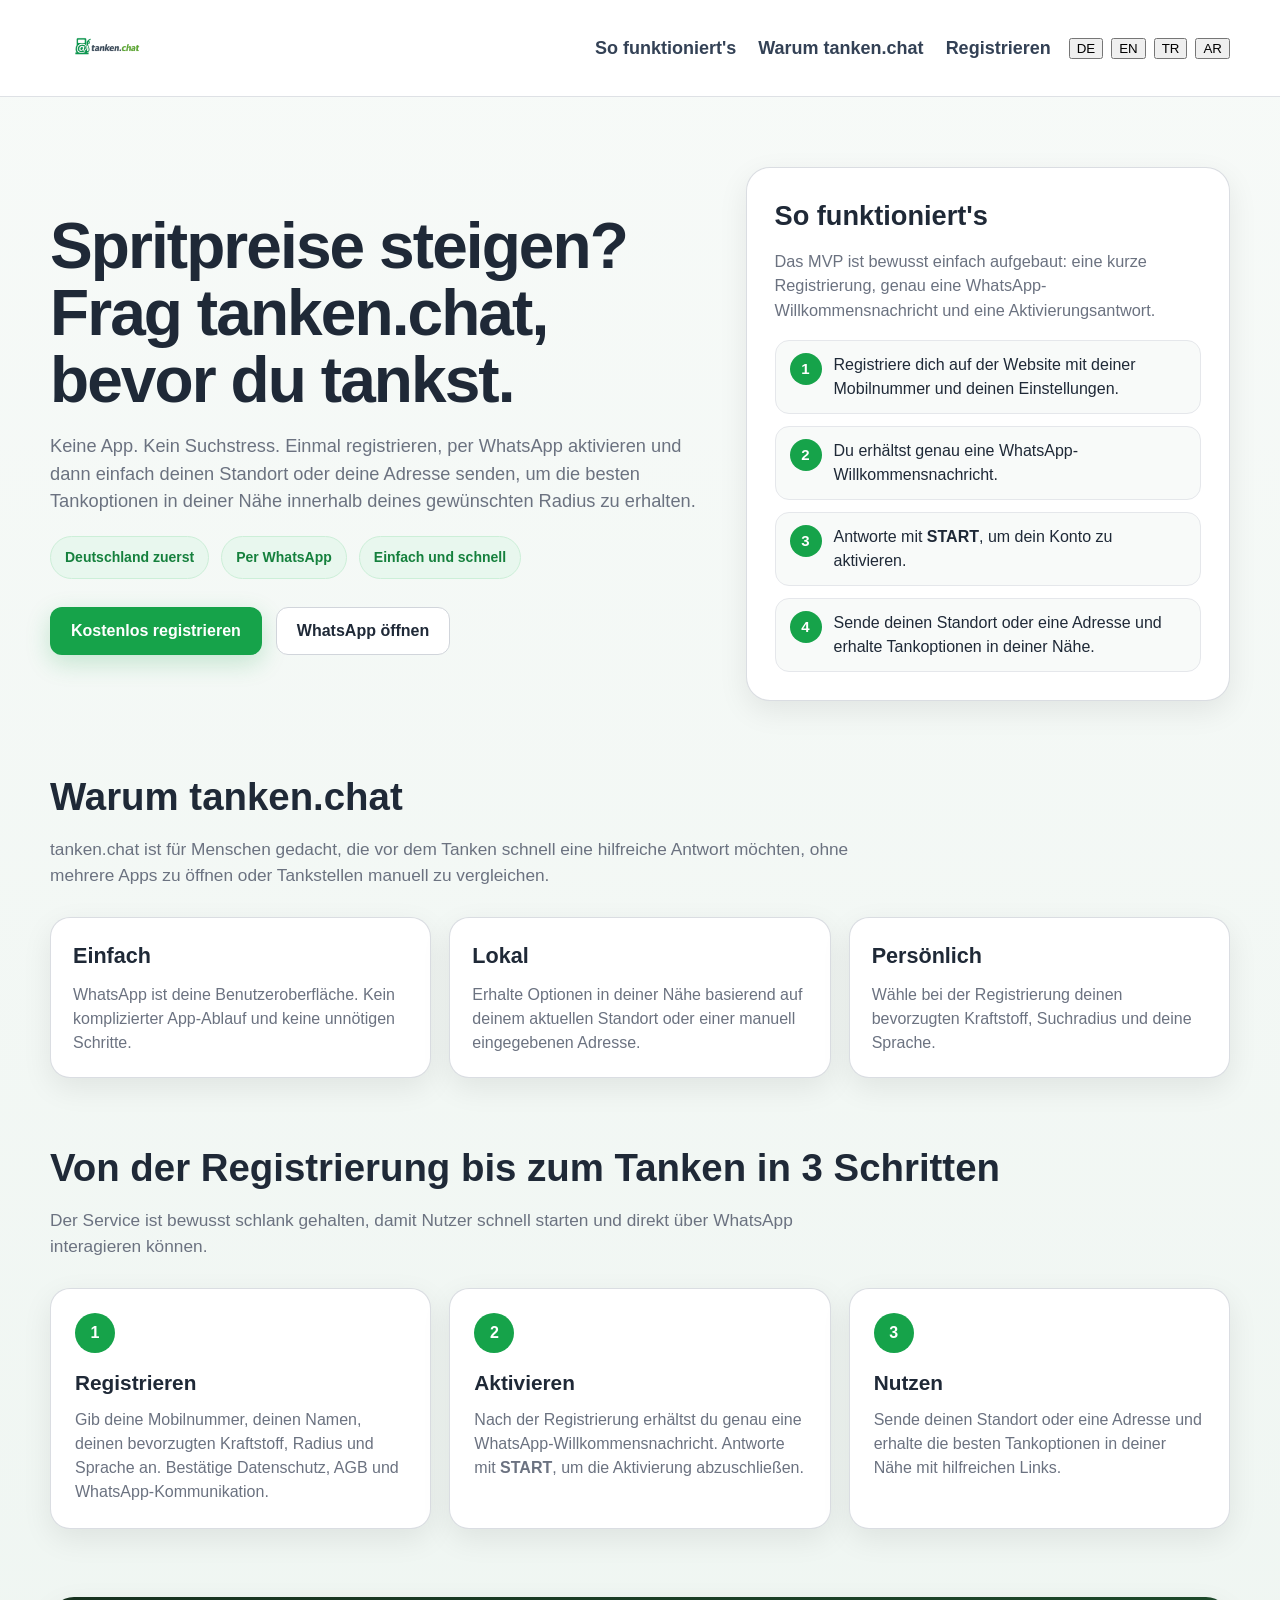
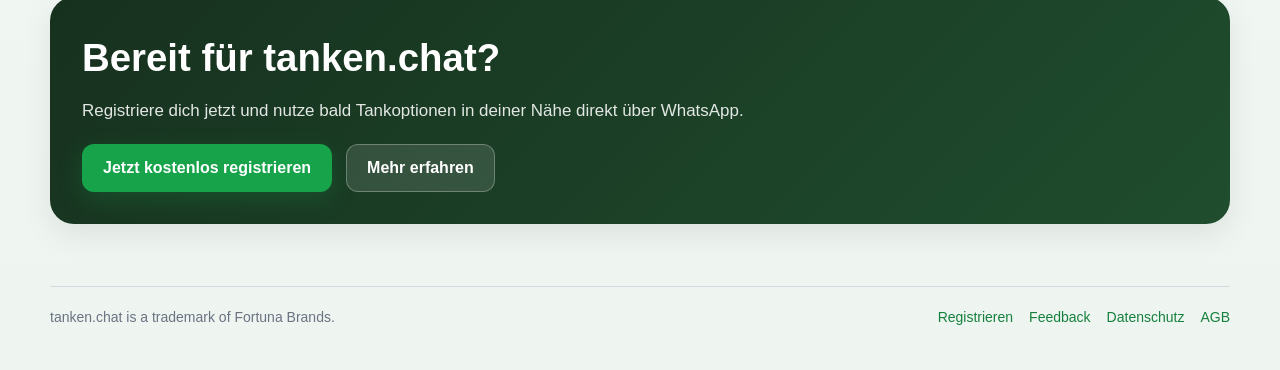
==== commit f64854b5: "Update index.html" ====
--- a/index.html
+++ b/index.html
@@ -3,32 +3,29 @@
 <head>
   <meta charset="UTF-8" />
   <meta name="viewport" content="width=device-width, initial-scale=1.0" />
-  <title>tanken.chat | Deutschlands WhatsApp-Helfer für günstigeres Tanken</title>
-  <meta
-    name="description"
-    content="Einmal registrieren, per WhatsApp aktivieren und anschließend den Standort oder die Adresse senden, um die besten Tankoptionen in der Nähe zu erhalten."
-  />
+  <title>tanken.chat</title>
+  <meta name="description" content="tanken.chat - WhatsApp fuel helper" />
   <link rel="stylesheet" href="css/styles.css" />
 </head>
-<body>
+<body data-page="home">
   <header class="site-header">
     <div class="container header-inner">
-      <a href="index.html" class="brand" aria-label="tanken.chat Startseite">
-        <img src="assets/logo.png" alt="tanken.chat Logo" />
+      <a href="index.html" class="brand" aria-label="tanken.chat home">
+        <img src="assets/logo.png" alt="tanken.chat logo" />
       </a>
 
       <div class="header-right">
         <nav class="nav-links">
-          <a href="#how-it-works">So funktioniert's</a>
-          <a href="#why">Warum tanken.chat</a>
-          <a href="register.html">Registrieren</a>
+          <a href="#how-it-works" data-i18n="nav_how">So funktioniert's</a>
+          <a href="#why" data-i18n="nav_why">Warum tanken.chat</a>
+          <a href="register.html" data-i18n="nav_register">Registrieren</a>
         </nav>
 
-        <div class="lang-switch" aria-label="Sprachauswahl">
-          <a href="index.html" class="active">DE</a>
-          <a href="index-en.html">EN</a>
-          <a href="index-tr.html">TR</a>
-          <a href="index-ar.html">AR</a>
+        <div class="lang-switch" aria-label="Language switcher">
+          <button type="button" class="lang-btn active" data-lang="de">DE</button>
+          <button type="button" class="lang-btn" data-lang="en">EN</button>
+          <button type="button" class="lang-btn" data-lang="tr">TR</button>
+          <button type="button" class="lang-btn" data-lang="ar">AR</button>
         </div>
       </div>
     </div>
@@ -38,46 +35,46 @@
     <section class="hero">
       <div class="container hero-grid">
         <div class="hero-copy">
-          <h1>Spritpreise steigen?<br />Frag tanken.chat,<br />bevor du tankst.</h1>
-
-          <p class="lead">
+          <h1 data-i18n="hero_title">Spritpreise steigen?<br />Frag tanken.chat,<br />bevor du tankst.</h1>
+
+          <p class="lead" data-i18n="hero_lead">
             Keine App. Kein Suchstress. Einmal registrieren, per WhatsApp aktivieren und dann einfach deinen Standort oder deine Adresse senden, um die besten Tankoptionen in deiner Nähe innerhalb deines gewünschten Radius zu erhalten.
           </p>
 
           <div class="hero-badges">
-            <span class="badge">Deutschland zuerst</span>
-            <span class="badge">Per WhatsApp</span>
-            <span class="badge">Einfach und schnell</span>
+            <span class="badge" data-i18n="badge_1">Deutschland zuerst</span>
+            <span class="badge" data-i18n="badge_2">Per WhatsApp</span>
+            <span class="badge" data-i18n="badge_3">Einfach und schnell</span>
           </div>
 
           <div class="hero-actions">
-            <a class="btn btn-primary" href="register.html">Kostenlos registrieren</a>
-            <a class="btn btn-secondary" href="https://wa.me/" target="_blank" rel="noopener noreferrer">WhatsApp öffnen</a>
+            <a class="btn btn-primary" href="register.html" data-i18n="hero_cta_primary">Kostenlos registrieren</a>
+            <a class="btn btn-secondary" href="https://wa.me/" target="_blank" rel="noopener noreferrer" data-i18n="hero_cta_secondary">WhatsApp öffnen</a>
           </div>
         </div>
 
         <aside class="hero-card">
-          <h3>So funktioniert's</h3>
-          <p>
+          <h3 data-i18n="card_title">So funktioniert's</h3>
+          <p data-i18n="card_text">
             Das MVP ist bewusst einfach aufgebaut: eine kurze Registrierung, genau eine WhatsApp-Willkommensnachricht und eine Aktivierungsantwort.
           </p>
 
           <div class="mini-steps">
             <div class="mini-step">
               <span class="mini-step-number">1</span>
-              <div>Registriere dich auf der Website mit deiner Mobilnummer und deinen Einstellungen.</div>
+              <div data-i18n="mini_1">Registriere dich auf der Website mit deiner Mobilnummer und deinen Einstellungen.</div>
             </div>
             <div class="mini-step">
               <span class="mini-step-number">2</span>
-              <div>Du erhältst genau eine WhatsApp-Willkommensnachricht.</div>
+              <div data-i18n="mini_2">Du erhältst genau eine WhatsApp-Willkommensnachricht.</div>
             </div>
             <div class="mini-step">
               <span class="mini-step-number">3</span>
-              <div>Antworte mit <strong>START</strong>, um dein Konto zu aktivieren.</div>
+              <div data-i18n="mini_3">Antworte mit <strong>START</strong>, um dein Konto zu aktivieren.</div>
             </div>
             <div class="mini-step">
               <span class="mini-step-number">4</span>
-              <div>Sende deinen Standort oder eine Adresse und erhalte Tankoptionen in deiner Nähe.</div>
+              <div data-i18n="mini_4">Sende deinen Standort oder eine Adresse und erhalte Tankoptionen in deiner Nähe.</div>
             </div>
           </div>
         </aside>
@@ -86,25 +83,25 @@
 
     <section class="section" id="why">
       <div class="container">
-        <h2 class="section-title">Warum tanken.chat</h2>
-        <p class="section-subtitle">
+        <h2 class="section-title" data-i18n="why_title">Warum tanken.chat</h2>
+        <p class="section-subtitle" data-i18n="why_subtitle">
           tanken.chat ist für Menschen gedacht, die vor dem Tanken schnell eine hilfreiche Antwort möchten, ohne mehrere Apps zu öffnen oder Tankstellen manuell zu vergleichen.
         </p>
 
         <div class="features">
           <article class="feature-card">
-            <h3>Einfach</h3>
-            <p>WhatsApp ist deine Benutzeroberfläche. Kein komplizierter App-Ablauf und keine unnötigen Schritte.</p>
+            <h3 data-i18n="feature_1_title">Einfach</h3>
+            <p data-i18n="feature_1_text">WhatsApp ist deine Benutzeroberfläche. Kein komplizierter App-Ablauf und keine unnötigen Schritte.</p>
           </article>
 
           <article class="feature-card">
-            <h3>Lokal</h3>
-            <p>Erhalte Optionen in deiner Nähe basierend auf deinem aktuellen Standort oder einer manuell eingegebenen Adresse.</p>
+            <h3 data-i18n="feature_2_title">Lokal</h3>
+            <p data-i18n="feature_2_text">Erhalte Optionen in deiner Nähe basierend auf deinem aktuellen Standort oder einer manuell eingegebenen Adresse.</p>
           </article>
 
           <article class="feature-card">
-            <h3>Persönlich</h3>
-            <p>Wähle bei der Registrierung deinen bevorzugten Kraftstoff, Suchradius und deine Sprache.</p>
+            <h3 data-i18n="feature_3_title">Persönlich</h3>
+            <p data-i18n="feature_3_text">Wähle bei der Registrierung deinen bevorzugten Kraftstoff, Suchradius und deine Sprache.</p>
           </article>
         </div>
       </div>
@@ -112,28 +109,28 @@
 
     <section class="section" id="how-it-works">
       <div class="container">
-        <h2 class="section-title">Von der Registrierung bis zum Tanken in 3 Schritten</h2>
-        <p class="section-subtitle">
+        <h2 class="section-title" data-i18n="steps_title">Von der Registrierung bis zum Tanken in 3 Schritten</h2>
+        <p class="section-subtitle" data-i18n="steps_subtitle">
           Der Service ist bewusst schlank gehalten, damit Nutzer schnell starten und direkt über WhatsApp interagieren können.
         </p>
 
         <div class="steps">
           <article class="step-card">
             <div class="step-number">1</div>
-            <h3>Registrieren</h3>
-            <p>Gib deine Mobilnummer, deinen Namen, deinen bevorzugten Kraftstoff, Radius und Sprache an. Bestätige Datenschutz, AGB und WhatsApp-Kommunikation.</p>
+            <h3 data-i18n="step_1_title">Registrieren</h3>
+            <p data-i18n="step_1_text">Gib deine Mobilnummer, deinen Namen, deinen bevorzugten Kraftstoff, Radius und Sprache an. Bestätige Datenschutz, AGB und WhatsApp-Kommunikation.</p>
           </article>
 
           <article class="step-card">
             <div class="step-number">2</div>
-            <h3>Aktivieren</h3>
-            <p>Nach der Registrierung erhältst du genau eine WhatsApp-Willkommensnachricht. Antworte mit <strong>START</strong>, um die Aktivierung abzuschließen.</p>
+            <h3 data-i18n="step_2_title">Aktivieren</h3>
+            <p data-i18n="step_2_text">Nach der Registrierung erhältst du genau eine WhatsApp-Willkommensnachricht. Antworte mit <strong>START</strong>, um die Aktivierung abzuschließen.</p>
           </article>
 
           <article class="step-card">
             <div class="step-number">3</div>
-            <h3>Nutzen</h3>
-            <p>Sende deinen Standort oder eine Adresse und erhalte die besten Tankoptionen in deiner Nähe mit hilfreichen Links.</p>
+            <h3 data-i18n="step_3_title">Nutzen</h3>
+            <p data-i18n="step_3_text">Sende deinen Standort oder eine Adresse und erhalte die besten Tankoptionen in deiner Nähe mit hilfreichen Links.</p>
           </article>
         </div>
       </div>
@@ -142,13 +139,13 @@
     <section class="section">
       <div class="container">
         <div class="cta-box">
-          <h2>Bereit für tanken.chat?</h2>
-          <p>
+          <h2 data-i18n="cta_title">Bereit für tanken.chat?</h2>
+          <p data-i18n="cta_text">
             Registriere dich jetzt und nutze bald Tankoptionen in deiner Nähe direkt über WhatsApp.
           </p>
           <div class="hero-actions">
-            <a class="btn btn-primary" href="register.html">Jetzt kostenlos registrieren</a>
-            <a class="btn btn-secondary" href="#how-it-works">Mehr erfahren</a>
+            <a class="btn btn-primary" href="register.html" data-i18n="cta_primary">Jetzt kostenlos registrieren</a>
+            <a class="btn btn-secondary" href="#how-it-works" data-i18n="cta_secondary">Mehr erfahren</a>
           </div>
         </div>
       </div>
@@ -159,12 +156,210 @@
     <div class="container footer-inner">
       <div>tanken.chat is a trademark of Fortuna Brands.</div>
       <div class="footer-links">
-        <a href="register.html">Registrieren</a>
-        <a href="feedback.html">Feedback</a>
-        <a href="privacy.html">Datenschutz</a>
-        <a href="terms.html">AGB</a>
+        <a href="register.html" data-i18n="footer_register">Registrieren</a>
+        <a href="feedback.html" data-i18n="footer_feedback">Feedback</a>
+        <a href="privacy.html" data-i18n="footer_privacy">Datenschutz</a>
+        <a href="terms.html" data-i18n="footer_terms">AGB</a>
       </div>
     </div>
   </footer>
+
+  <script>
+    const translations = {
+      de: {
+        nav_how: "So funktioniert's",
+        nav_why: "Warum tanken.chat",
+        nav_register: "Registrieren",
+        hero_title: "Spritpreise steigen?<br />Frag tanken.chat,<br />bevor du tankst.",
+        hero_lead: "Keine App. Kein Suchstress. Einmal registrieren, per WhatsApp aktivieren und dann einfach deinen Standort oder deine Adresse senden, um die besten Tankoptionen in deiner Nähe innerhalb deines gewünschten Radius zu erhalten.",
+        badge_1: "Deutschland zuerst",
+        badge_2: "Per WhatsApp",
+        badge_3: "Einfach und schnell",
+        hero_cta_primary: "Kostenlos registrieren",
+        hero_cta_secondary: "WhatsApp öffnen",
+        card_title: "So funktioniert's",
+        card_text: "Das MVP ist bewusst einfach aufgebaut: eine kurze Registrierung, genau eine WhatsApp-Willkommensnachricht und eine Aktivierungsantwort.",
+        mini_1: "Registriere dich auf der Website mit deiner Mobilnummer und deinen Einstellungen.",
+        mini_2: "Du erhältst genau eine WhatsApp-Willkommensnachricht.",
+        mini_3: "Antworte mit <strong>START</strong>, um dein Konto zu aktivieren.",
+        mini_4: "Sende deinen Standort oder eine Adresse und erhalte Tankoptionen in deiner Nähe.",
+        why_title: "Warum tanken.chat",
+        why_subtitle: "tanken.chat ist für Menschen gedacht, die vor dem Tanken schnell eine hilfreiche Antwort möchten, ohne mehrere Apps zu öffnen oder Tankstellen manuell zu vergleichen.",
+        feature_1_title: "Einfach",
+        feature_1_text: "WhatsApp ist deine Benutzeroberfläche. Kein komplizierter App-Ablauf und keine unnötigen Schritte.",
+        feature_2_title: "Lokal",
+        feature_2_text: "Erhalte Optionen in deiner Nähe basierend auf deinem aktuellen Standort oder einer manuell eingegebenen Adresse.",
+        feature_3_title: "Persönlich",
+        feature_3_text: "Wähle bei der Registrierung deinen bevorzugten Kraftstoff, Suchradius und deine Sprache.",
+        steps_title: "Von der Registrierung bis zum Tanken in 3 Schritten",
+        steps_subtitle: "Der Service ist bewusst schlank gehalten, damit Nutzer schnell starten und direkt über WhatsApp interagieren können.",
+        step_1_title: "Registrieren",
+        step_1_text: "Gib deine Mobilnummer, deinen Namen, deinen bevorzugten Kraftstoff, Radius und Sprache an. Bestätige Datenschutz, AGB und WhatsApp-Kommunikation.",
+        step_2_title: "Aktivieren",
+        step_2_text: "Nach der Registrierung erhältst du genau eine WhatsApp-Willkommensnachricht. Antworte mit <strong>START</strong>, um die Aktivierung abzuschließen.",
+        step_3_title: "Nutzen",
+        step_3_text: "Sende deinen Standort oder eine Adresse und erhalte die besten Tankoptionen in deiner Nähe mit hilfreichen Links.",
+        cta_title: "Bereit für tanken.chat?",
+        cta_text: "Registriere dich jetzt und nutze bald Tankoptionen in deiner Nähe direkt über WhatsApp.",
+        cta_primary: "Jetzt kostenlos registrieren",
+        cta_secondary: "Mehr erfahren",
+        footer_register: "Registrieren",
+        footer_feedback: "Feedback",
+        footer_privacy: "Datenschutz",
+        footer_terms: "AGB"
+      },
+      en: {
+        nav_how: "How it works",
+        nav_why: "Why tanken.chat",
+        nav_register: "Register",
+        hero_title: "Fuel prices rising?<br />Ask tanken.chat<br />before you refuel.",
+        hero_lead: "No app. No search stress. Register once, activate by WhatsApp, then send your location or address to receive the best nearby fuel options within your chosen radius.",
+        badge_1: "Germany-first",
+        badge_2: "WhatsApp-based",
+        badge_3: "Simple and fast",
+        hero_cta_primary: "Register free",
+        hero_cta_secondary: "Open WhatsApp",
+        card_title: "How it works",
+        card_text: "The MVP is intentionally simple: one quick registration, one WhatsApp welcome message, and one activation reply.",
+        mini_1: "Register on the website with your mobile number and preferences.",
+        mini_2: "Receive exactly one WhatsApp welcome message.",
+        mini_3: "Reply <strong>START</strong> to activate your account.",
+        mini_4: "Send your location or address and receive nearby fuel options.",
+        why_title: "Why tanken.chat",
+        why_subtitle: "tanken.chat is designed for people who want a quick answer before refueling, without opening multiple apps or manually comparing stations.",
+        feature_1_title: "Simple",
+        feature_1_text: "Use WhatsApp as your interface. No complicated app flow and no unnecessary steps.",
+        feature_2_title: "Localized",
+        feature_2_text: "Get nearby options based on your current location or a manually entered address.",
+        feature_3_title: "Personalized",
+        feature_3_text: "Choose your preferred fuel, search radius, and language during registration.",
+        steps_title: "From registration to refueling in 3 steps",
+        steps_subtitle: "The service is intentionally lightweight so users can start quickly and interact directly through WhatsApp.",
+        step_1_title: "Register",
+        step_1_text: "Add your mobile number, user name, preferred fuel, radius, and language. Accept privacy, terms, and WhatsApp communication.",
+        step_2_title: "Activate",
+        step_2_text: "After registration, you receive exactly one WhatsApp welcome message. Reply <strong>START</strong> to complete activation.",
+        step_3_title: "Use",
+        step_3_text: "Send your location or address and receive the best nearby fuel options with helpful links.",
+        cta_title: "Ready for tanken.chat?",
+        cta_text: "Register now and soon use nearby fuel options directly through WhatsApp.",
+        cta_primary: "Register free now",
+        cta_secondary: "Learn more",
+        footer_register: "Register",
+        footer_feedback: "Feedback",
+        footer_privacy: "Privacy",
+        footer_terms: "Terms"
+      },
+      tr: {
+        nav_how: "Nasıl çalışır",
+        nav_why: "Neden tanken.chat",
+        nav_register: "Kayıt ol",
+        hero_title: "Yakıt fiyatları artıyor mu?<br />Yakıt almadan önce<br />tanken.chat'e sor.",
+        hero_lead: "Uygulama yok. Arama stresi yok. Bir kez kayıt ol, WhatsApp ile etkinleştir, sonra konumunu veya adresini gönder ve seçtiğin yarıçap içindeki en iyi yakın yakıt seçeneklerini al.",
+        badge_1: "Önce Almanya",
+        badge_2: "WhatsApp tabanlı",
+        badge_3: "Basit ve hızlı",
+        hero_cta_primary: "Ücretsiz kayıt ol",
+        hero_cta_secondary: "WhatsApp'ı aç",
+        card_title: "Nasıl çalışır",
+        card_text: "MVP bilerek basit tasarlandı: hızlı bir kayıt, bir WhatsApp karşılama mesajı ve bir etkinleştirme yanıtı.",
+        mini_1: "Web sitesinde cep telefonu numaran ve tercihlerinle kayıt ol.",
+        mini_2: "Tam olarak bir WhatsApp karşılama mesajı al.",
+        mini_3: "Hesabını etkinleştirmek için <strong>START</strong> yaz ve gönder.",
+        mini_4: "Konumunu veya adresini gönder ve yakındaki yakıt seçeneklerini al.",
+        why_title: "Neden tanken.chat",
+        why_subtitle: "tanken.chat, yakıt almadan önce hızlı bir cevap isteyen ve birden fazla uygulama açmadan veya istasyonları manuel karşılaştırmadan çözüm arayan kişiler için tasarlanmıştır.",
+        feature_1_title: "Basit",
+        feature_1_text: "Arayüz olarak WhatsApp kullanılır. Karmaşık uygulama akışı ve gereksiz adımlar yoktur.",
+        feature_2_title: "Yerel",
+        feature_2_text: "Mevcut konumuna veya elle girdiğin adrese göre yakın seçenekleri al.",
+        feature_3_title: "Kişisel",
+        feature_3_text: "Kayıt sırasında tercih ettiğin yakıt türünü, arama yarıçapını ve dili seç.",
+        steps_title: "Kayıttan yakıt almaya 3 adım",
+        steps_subtitle: "Hizmet, kullanıcıların hızlı başlaması ve doğrudan WhatsApp üzerinden etkileşim kurması için hafif tutulmuştur.",
+        step_1_title: "Kayıt ol",
+        step_1_text: "Cep telefonu numaranı, kullanıcı adını, tercih ettiğin yakıtı, yarıçapı ve dili ekle. Gizlilik, şartlar ve WhatsApp iletişimini kabul et.",
+        step_2_title: "Etkinleştir",
+        step_2_text: "Kayıttan sonra tam olarak bir WhatsApp karşılama mesajı alırsın. Etkinleştirmeyi tamamlamak için <strong>START</strong> yanıtını ver.",
+        step_3_title: "Kullan",
+        step_3_text: "Konumunu veya adresini gönder ve faydalı bağlantılarla en iyi yakın yakıt seçeneklerini al.",
+        cta_title: "tanken.chat için hazır mısın?",
+        cta_text: "Şimdi kayıt ol ve yakında doğrudan WhatsApp üzerinden yakındaki yakıt seçeneklerini kullan.",
+        cta_primary: "Şimdi ücretsiz kayıt ol",
+        cta_secondary: "Daha fazla bilgi",
+        footer_register: "Kayıt ol",
+        footer_feedback: "Geri bildirim",
+        footer_privacy: "Gizlilik",
+        footer_terms: "Şartlar"
+      },
+      ar: {
+        nav_how: "كيف يعمل",
+        nav_why: "لماذا tanken.chat",
+        nav_register: "التسجيل",
+        hero_title: "هل ترتفع أسعار الوقود؟<br />اسأل tanken.chat<br />قبل أن تعبئ الوقود.",
+        hero_lead: "لا تطبيق. لا تعب في البحث. سجّل مرة واحدة، فعّل عبر واتساب، ثم أرسل موقعك أو عنوانك لتحصل على أفضل خيارات الوقود القريبة ضمن النطاق الذي تختاره.",
+        badge_1: "ألمانيا أولاً",
+        badge_2: "يعتمد على واتساب",
+        badge_3: "بسيط وسريع",
+        hero_cta_primary: "سجّل مجاناً",
+        hero_cta_secondary: "افتح واتساب",
+        card_title: "كيف يعمل",
+        card_text: "تم تصميم النسخة الأولية ببساطة: تسجيل سريع واحد، رسالة ترحيب واحدة على واتساب، ورد تفعيل واحد.",
+        mini_1: "سجّل في الموقع باستخدام رقم هاتفك المحمول وتفضيلاتك.",
+        mini_2: "ستتلقى رسالة ترحيب واحدة فقط على واتساب.",
+        mini_3: "أرسل <strong>START</strong> لتفعيل حسابك.",
+        mini_4: "أرسل موقعك أو عنوانك واحصل على خيارات الوقود القريبة.",
+        why_title: "لماذا tanken.chat",
+        why_subtitle: "تم تصميم tanken.chat للأشخاص الذين يريدون إجابة سريعة قبل التزود بالوقود، من دون فتح عدة تطبيقات أو مقارنة المحطات يدوياً.",
+        feature_1_title: "بسيط",
+        feature_1_text: "استخدم واتساب كواجهة لك. لا تدفق تطبيق معقد ولا خطوات غير ضرورية.",
+        feature_2_title: "محلي",
+        feature_2_text: "احصل على خيارات قريبة بناءً على موقعك الحالي أو عنوان تدخله يدوياً.",
+        feature_3_title: "شخصي",
+        feature_3_text: "اختر نوع الوقود المفضل، ونطاق البحث، واللغة أثناء التسجيل.",
+        steps_title: "من التسجيل إلى التزود بالوقود في 3 خطوات",
+        steps_subtitle: "تم إبقاء الخدمة خفيفة حتى يتمكن المستخدمون من البدء بسرعة والتفاعل مباشرة عبر واتساب.",
+        step_1_title: "التسجيل",
+        step_1_text: "أدخل رقم هاتفك المحمول واسم المستخدم ونوع الوقود المفضل والنطاق واللغة. وافق على الخصوصية والشروط والتواصل عبر واتساب.",
+        step_2_title: "التفعيل",
+        step_2_text: "بعد التسجيل، ستتلقى رسالة ترحيب واحدة فقط على واتساب. أرسل <strong>START</strong> لإكمال التفعيل.",
+        step_3_title: "الاستخدام",
+        step_3_text: "أرسل موقعك أو عنوانك واحصل على أفضل خيارات الوقود القريبة مع روابط مفيدة.",
+        cta_title: "هل أنت مستعد لـ tanken.chat؟",
+        cta_text: "سجّل الآن واستخدم قريباً خيارات الوقود القريبة مباشرة عبر واتساب.",
+        cta_primary: "سجّل مجاناً الآن",
+        cta_secondary: "اعرف المزيد",
+        footer_register: "التسجيل",
+        footer_feedback: "ملاحظات",
+        footer_privacy: "الخصوصية",
+        footer_terms: "الشروط"
+      }
+    };
+
+    function applyLanguage(lang) {
+      const dict = translations[lang] || translations.de;
+      document.documentElement.lang = lang === 'ar' ? 'ar' : lang;
+      document.documentElement.dir = lang === 'ar' ? 'rtl' : 'ltr';
+      document.body.classList.toggle('rtl', lang === 'ar');
+
+      document.querySelectorAll('[data-i18n]').forEach(el => {
+        const key = el.getAttribute('data-i18n');
+        if (dict[key]) el.innerHTML = dict[key];
+      });
+
+      document.querySelectorAll('.lang-btn').forEach(btn => {
+        btn.classList.toggle('active', btn.dataset.lang === lang);
+      });
+
+      localStorage.setItem('tanken_lang', lang);
+    }
+
+    const savedLang = localStorage.getItem('tanken_lang') || 'de';
+    applyLanguage(savedLang);
+
+    document.querySelectorAll('.lang-btn').forEach(btn => {
+      btn.addEventListener('click', () => applyLanguage(btn.dataset.lang));
+    });
+  </script>
 </body>
 </html>
--- a/css/styles.css
+++ b/css/styles.css
@@ -52,7 +52,7 @@
   position: sticky;
   top: 0;
   z-index: 20;
-  background: rgba(255, 255, 255, 0.92);
+  background: rgba(255, 255, 255, 0.96);
   backdrop-filter: blur(10px);
   border-bottom: 1px solid rgba(209, 213, 219, 0.7);
 }
@@ -61,38 +61,82 @@
   display: flex;
   align-items: center;
   justify-content: space-between;
-  min-height: 76px;
-  gap: 20px;
+  min-height: 96px;
+  gap: 24px;
 }
 
 .brand {
   display: inline-flex;
   align-items: center;
-  gap: 12px;
-  font-weight: 700;
-  color: var(--text);
+  justify-content: flex-start;
+  flex: 0 0 auto;
 }
 
 .brand img {
-  height: 52px;
+  height: 82px;
   width: auto;
+  max-width: none;
+  display: block;
 }
 
 .brand.small img {
-  height: 42px;
+  height: 72px;
+  width: auto;
+  max-width: none;
+}
+
+.header-right {
+  display: flex;
+  align-items: center;
+  gap: 18px;
+  flex-wrap: wrap;
+  justify-content: flex-end;
 }
 
 .nav-links {
   display: flex;
   align-items: center;
-  gap: 18px;
+  gap: 22px;
   flex-wrap: wrap;
 }
 
 .nav-links a {
   color: var(--accent);
-  font-size: 15px;
-  font-weight: 600;
+  font-size: 18px;
+  font-weight: 700;
+}
+
+.lang-switch {
+  display: flex;
+  align-items: center;
+  gap: 8px;
+}
+
+.lang-switch a {
+  display: inline-flex;
+  align-items: center;
+  justify-content: center;
+  min-width: 42px;
+  height: 38px;
+  padding: 0 10px;
+  border-radius: 10px;
+  border: 1px solid var(--line);
+  background: #fff;
+  color: var(--accent);
+  font-size: 14px;
+  font-weight: 700;
+  text-decoration: none;
+}
+
+.lang-switch a:hover {
+  background: #f3f4f6;
+  text-decoration: none;
+}
+
+.lang-switch a.active {
+  background: var(--brand);
+  border-color: var(--brand);
+  color: #fff;
 }
 
 .btn {
@@ -143,14 +187,14 @@
 
 .hero-copy h1 {
   margin: 0 0 18px;
-  font-size: clamp(2.2rem, 5vw, 4rem);
+  font-size: clamp(2.4rem, 5vw, 4.4rem);
   line-height: 1.05;
   letter-spacing: -0.03em;
 }
 
 .hero-copy p.lead {
   margin: 0 0 22px;
-  font-size: 1.1rem;
+  font-size: 1.14rem;
   color: var(--muted);
   max-width: 700px;
 }
@@ -193,12 +237,13 @@
 .hero-card h3 {
   margin-top: 0;
   margin-bottom: 12px;
-  font-size: 1.3rem;
+  font-size: 1.7rem;
 }
 
 .hero-card p {
   margin: 0 0 14px;
   color: var(--muted);
+  font-size: 1.02rem;
 }
 
 .mini-steps {
@@ -215,11 +260,12 @@
   border-radius: 14px;
   background: #f8faf9;
   border: 1px solid #e5e7eb;
+  font-size: 1rem;
 }
 
 .mini-step-number {
-  width: 28px;
-  height: 28px;
+  width: 32px;
+  height: 32px;
   border-radius: 999px;
   background: var(--brand);
   color: #fff;
@@ -227,7 +273,7 @@
   align-items: center;
   justify-content: center;
   font-weight: 700;
-  font-size: 14px;
+  font-size: 15px;
   flex: 0 0 auto;
 }
 
@@ -237,14 +283,15 @@
 
 .section-title {
   margin: 0 0 18px;
-  font-size: clamp(1.5rem, 3vw, 2.25rem);
+  font-size: clamp(1.8rem, 3vw, 2.7rem);
   line-height: 1.15;
 }
 
 .section-subtitle {
   margin: 0 0 28px;
   color: var(--muted);
-  max-width: 760px;
+  max-width: 820px;
+  font-size: 1.08rem;
 }
 
 .features {
@@ -263,12 +310,13 @@
 
 .feature-card h3 {
   margin: 0 0 10px;
-  font-size: 1.1rem;
+  font-size: 1.35rem;
 }
 
 .feature-card p {
   margin: 0;
   color: var(--muted);
+  font-size: 1rem;
 }
 
 .steps {
@@ -300,11 +348,13 @@
 
 .step-card h3 {
   margin: 0 0 10px;
+  font-size: 1.3rem;
 }
 
 .step-card p {
   margin: 0;
   color: var(--muted);
+  font-size: 1rem;
 }
 
 .cta-box {
@@ -318,13 +368,14 @@
 .cta-box h2 {
   margin-top: 0;
   margin-bottom: 12px;
-  font-size: clamp(1.8rem, 3vw, 2.5rem);
+  font-size: clamp(1.9rem, 3vw, 2.7rem);
 }
 
 .cta-box p {
   margin: 0 0 20px;
   color: rgba(255, 255, 255, 0.88);
   max-width: 760px;
+  font-size: 1.06rem;
 }
 
 .cta-box .btn-secondary {
@@ -380,12 +431,13 @@
 
 .info-panel h1 {
   margin: 12px 0 14px;
-  font-size: clamp(2rem, 4vw, 3rem);
+  font-size: clamp(2.2rem, 4vw, 3.4rem);
   line-height: 1.05;
 }
 
 .info-panel p {
   color: var(--muted);
+  font-size: 1.08rem;
 }
 
 .info-list {
@@ -401,6 +453,7 @@
   border: 1px solid #e5e7eb;
   border-radius: 14px;
   padding: 14px 16px;
+  font-size: 1rem;
 }
 
 .form-panel {
@@ -410,12 +463,13 @@
 .form-panel h2 {
   margin-top: 0;
   margin-bottom: 8px;
-  font-size: clamp(1.7rem, 3vw, 2.4rem);
+  font-size: clamp(2rem, 3vw, 3rem);
 }
 
 .form-panel .intro {
   margin: 0 0 24px;
   color: var(--muted);
+  font-size: 1.08rem;
 }
 
 .form-grid {
@@ -428,18 +482,18 @@
   display: block;
   margin-bottom: 8px;
   font-weight: 700;
-  font-size: 15px;
+  font-size: 16px;
 }
 
 .input,
 .select,
 textarea {
   width: 100%;
-  min-height: 54px;
+  min-height: 56px;
   border: 1px solid var(--line);
   border-radius: 14px;
   padding: 14px 16px;
-  font-size: 16px;
+  font-size: 17px;
   background: #fff;
   color: var(--text);
   outline: none;
@@ -477,6 +531,7 @@
   margin: 0;
   font-weight: 600;
   line-height: 1.45;
+  font-size: 1rem;
 }
 
 .form-note {
@@ -513,11 +568,23 @@
   }
 
   .header-inner {
-    min-height: 70px;
+    min-height: 86px;
+  }
+
+  .brand img {
+    height: 68px;
+  }
+
+  .brand.small img {
+    height: 60px;
   }
 
   .nav-links {
-    gap: 12px;
+    gap: 14px;
+  }
+
+  .nav-links a {
+    font-size: 16px;
   }
 }
 
@@ -526,12 +593,17 @@
     width: min(calc(100% - 22px), var(--max));
   }
 
+  .header-inner {
+    min-height: 76px;
+    gap: 12px;
+  }
+
   .brand img {
-    height: 42px;
+    height: 56px;
   }
 
   .brand.small img {
-    height: 36px;
+    height: 50px;
   }
 
   .hero-copy h1,
@@ -559,7 +631,8 @@
     flex-direction: column;
   }
 
-  .nav-links {
+  .nav-links,
+  .lang-switch {
     display: none;
   }
 }
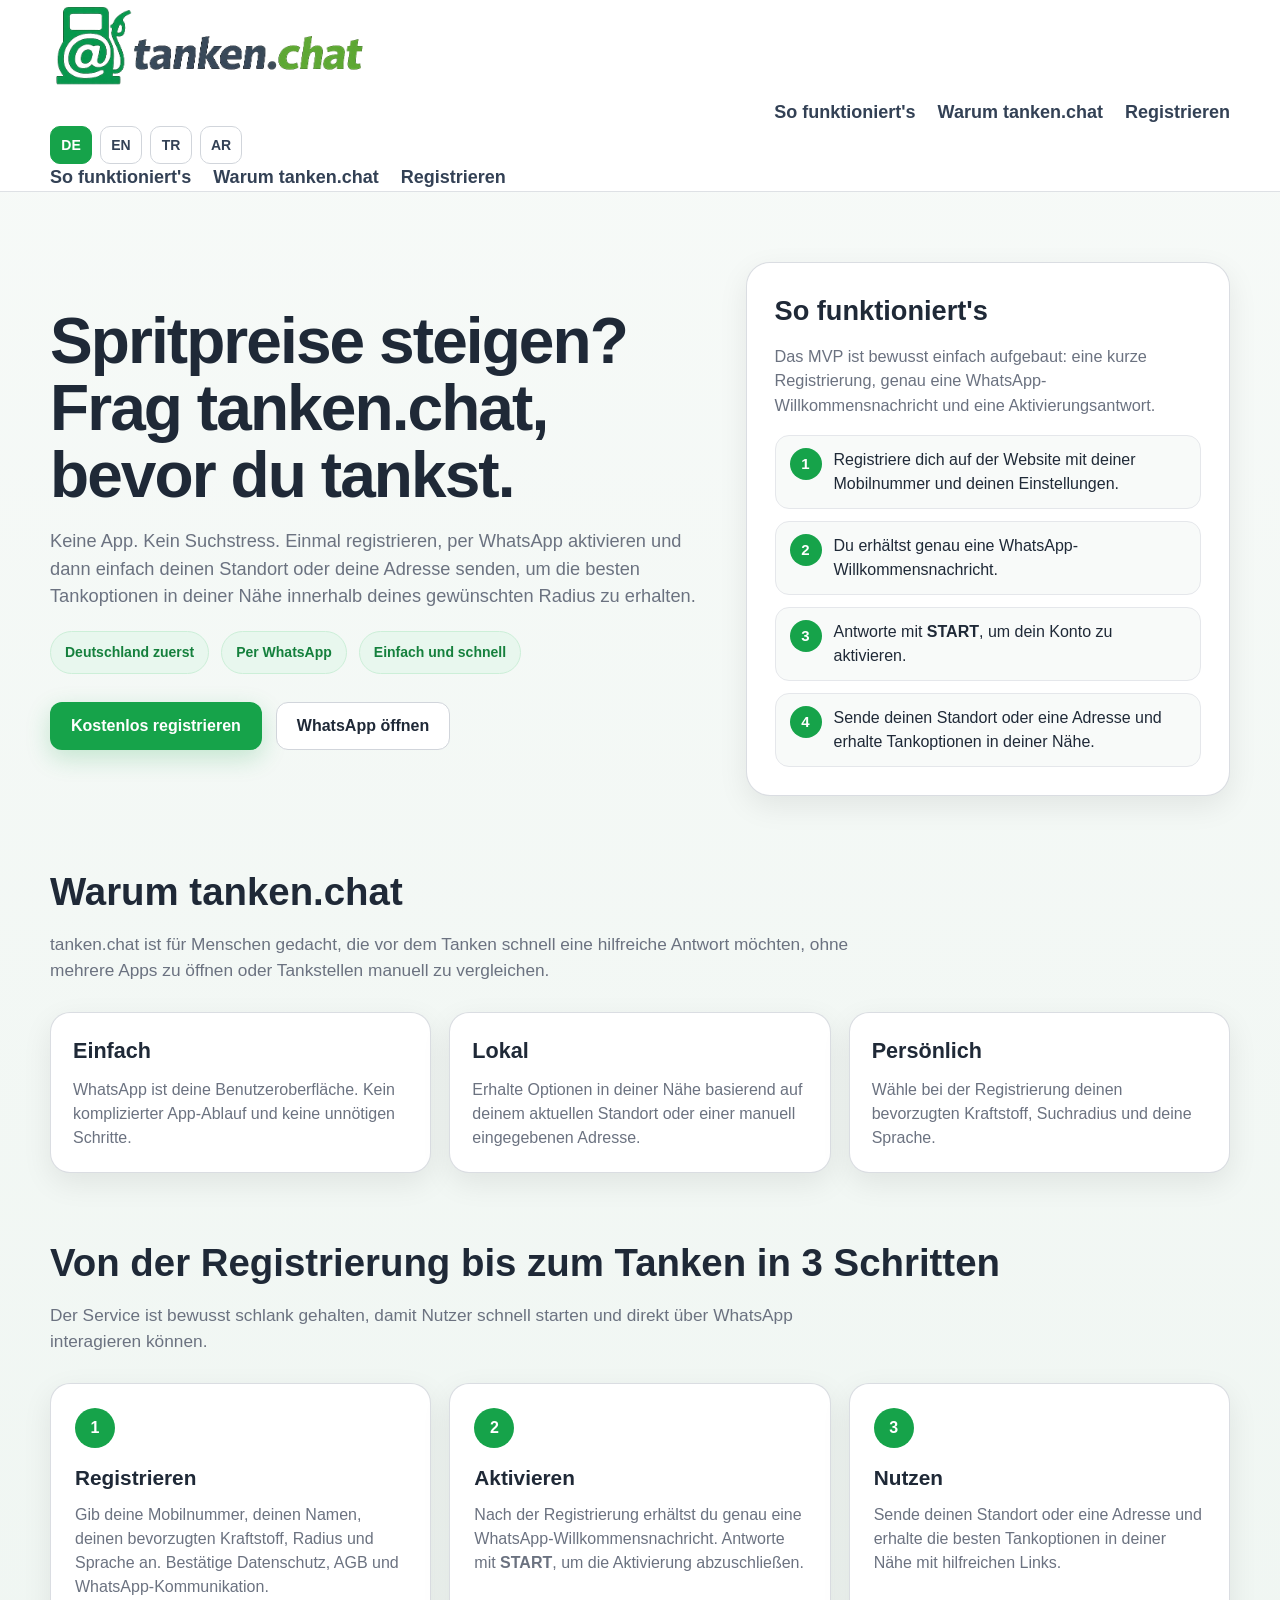
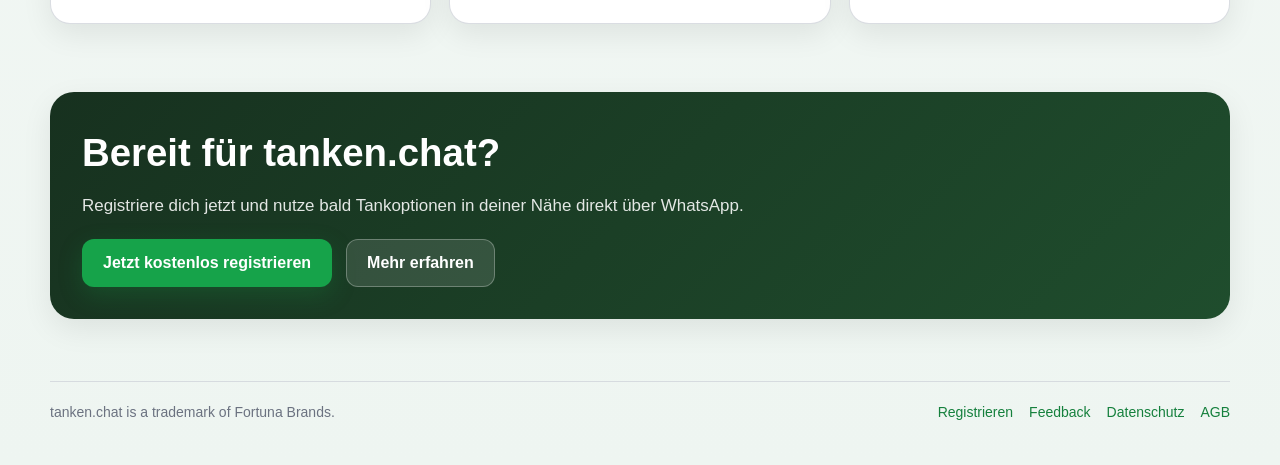
==== commit a948e80d: "Update index.html" ====
--- a/index.html
+++ b/index.html
@@ -9,24 +9,36 @@
 </head>
 <body data-page="home">
   <header class="site-header">
-    <div class="container header-inner">
-      <a href="index.html" class="brand" aria-label="tanken.chat home">
-        <img src="assets/logo.png" alt="tanken.chat logo" />
-      </a>
-
-      <div class="header-right">
-        <nav class="nav-links">
-          <a href="#how-it-works" data-i18n="nav_how">So funktioniert's</a>
-          <a href="#why" data-i18n="nav_why">Warum tanken.chat</a>
-          <a href="register.html" data-i18n="nav_register">Registrieren</a>
-        </nav>
-
+    <div class="container header-shell">
+      <div class="header-top">
+        <a href="index.html" class="brand" aria-label="tanken.chat home">
+          <img src="assets/logo.png" alt="tanken.chat logo" />
+        </a>
+
+        <div class="header-right desktop-only">
+          <nav class="nav-links">
+            <a href="#how-it-works" data-i18n="nav_how">So funktioniert's</a>
+            <a href="#why" data-i18n="nav_why">Warum tanken.chat</a>
+            <a href="register.html" data-i18n="nav_register">Registrieren</a>
+          </nav>
+        </div>
+      </div>
+
+      <div class="header-language-row">
         <div class="lang-switch" aria-label="Language switcher">
           <button type="button" class="lang-btn active" data-lang="de">DE</button>
           <button type="button" class="lang-btn" data-lang="en">EN</button>
           <button type="button" class="lang-btn" data-lang="tr">TR</button>
           <button type="button" class="lang-btn" data-lang="ar">AR</button>
         </div>
+      </div>
+
+      <div class="header-nav-mobile mobile-only">
+        <nav class="nav-links nav-links-mobile">
+          <a href="#how-it-works" data-i18n="nav_how">So funktioniert's</a>
+          <a href="#why" data-i18n="nav_why">Warum tanken.chat</a>
+          <a href="register.html" data-i18n="nav_register">Registrieren</a>
+        </nav>
       </div>
     </div>
   </header>
--- a/css/styles.css
+++ b/css/styles.css
@@ -29,6 +29,10 @@
   line-height: 1.5;
 }
 
+body.rtl {
+  direction: rtl;
+}
+
 img {
   max-width: 100%;
   display: block;
@@ -41,6 +45,10 @@
 
 a:hover {
   text-decoration: underline;
+}
+
+button {
+  font-family: inherit;
 }
 
 .container {
@@ -61,7 +69,7 @@
   display: flex;
   align-items: center;
   justify-content: space-between;
-  min-height: 96px;
+  min-height: 100px;
   gap: 24px;
 }
 
@@ -73,14 +81,14 @@
 }
 
 .brand img {
-  height: 82px;
+  height: 92px;
   width: auto;
   max-width: none;
   display: block;
 }
 
 .brand.small img {
-  height: 72px;
+  height: 82px;
   width: auto;
   max-width: none;
 }
@@ -112,7 +120,7 @@
   gap: 8px;
 }
 
-.lang-switch a {
+.lang-btn {
   display: inline-flex;
   align-items: center;
   justify-content: center;
@@ -125,15 +133,14 @@
   color: var(--accent);
   font-size: 14px;
   font-weight: 700;
-  text-decoration: none;
-}
-
-.lang-switch a:hover {
+  cursor: pointer;
+}
+
+.lang-btn:hover {
   background: #f3f4f6;
-  text-decoration: none;
-}
-
-.lang-switch a.active {
+}
+
+.lang-btn.active {
   background: var(--brand);
   border-color: var(--brand);
   color: #fff;
@@ -572,11 +579,11 @@
   }
 
   .brand img {
-    height: 68px;
+    height: 72px;
   }
 
   .brand.small img {
-    height: 60px;
+    height: 64px;
   }
 
   .nav-links {
@@ -599,11 +606,11 @@
   }
 
   .brand img {
-    height: 56px;
+    height: 60px;
   }
 
   .brand.small img {
-    height: 50px;
+    height: 54px;
   }
 
   .hero-copy h1,
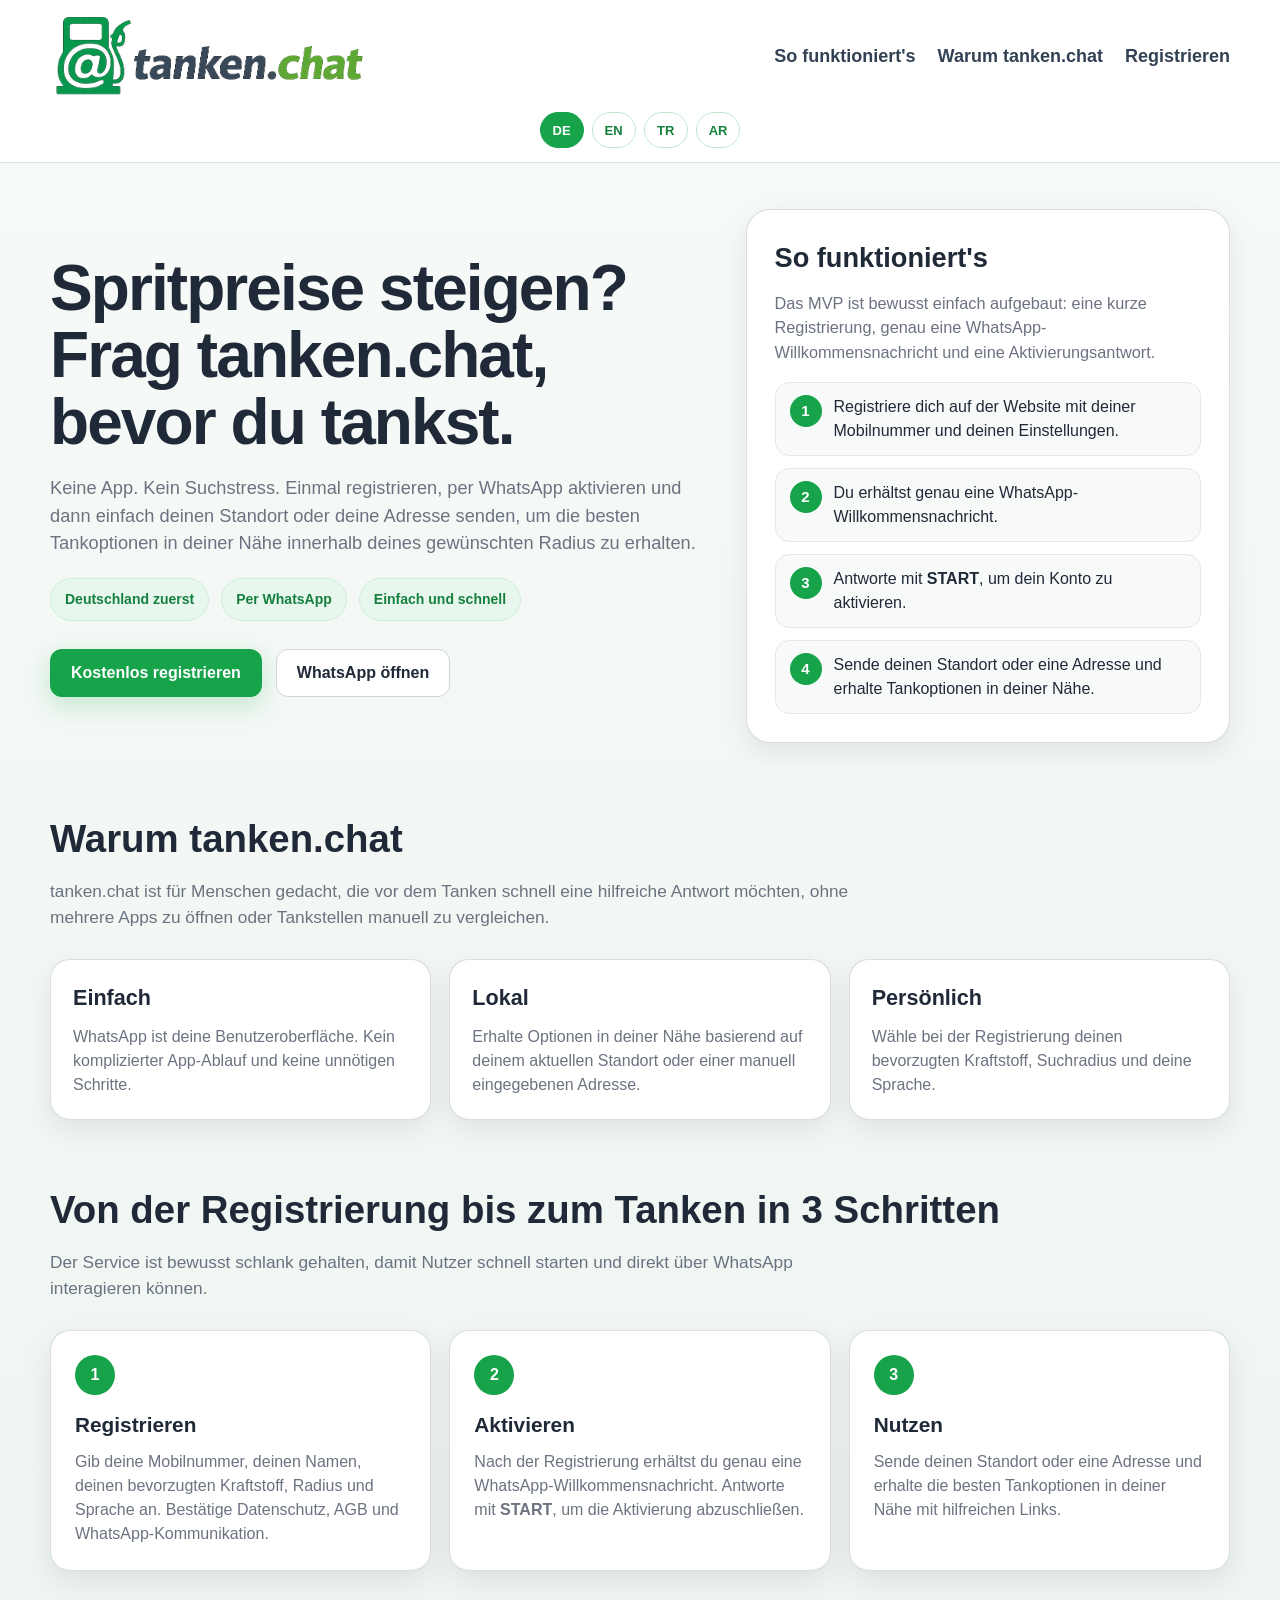
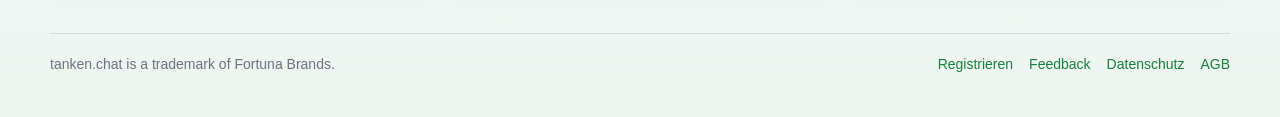
==== commit 3079e6c0: "Update index.html" ====
--- a/index.html
+++ b/index.html
@@ -144,21 +144,6 @@
             <h3 data-i18n="step_3_title">Nutzen</h3>
             <p data-i18n="step_3_text">Sende deinen Standort oder eine Adresse und erhalte die besten Tankoptionen in deiner Nähe mit hilfreichen Links.</p>
           </article>
-        </div>
-      </div>
-    </section>
-
-    <section class="section">
-      <div class="container">
-        <div class="cta-box">
-          <h2 data-i18n="cta_title">Bereit für tanken.chat?</h2>
-          <p data-i18n="cta_text">
-            Registriere dich jetzt und nutze bald Tankoptionen in deiner Nähe direkt über WhatsApp.
-          </p>
-          <div class="hero-actions">
-            <a class="btn btn-primary" href="register.html" data-i18n="cta_primary">Jetzt kostenlos registrieren</a>
-            <a class="btn btn-secondary" href="#how-it-works" data-i18n="cta_secondary">Mehr erfahren</a>
-          </div>
         </div>
       </div>
     </section>
@@ -211,10 +196,6 @@
         step_2_text: "Nach der Registrierung erhältst du genau eine WhatsApp-Willkommensnachricht. Antworte mit <strong>START</strong>, um die Aktivierung abzuschließen.",
         step_3_title: "Nutzen",
         step_3_text: "Sende deinen Standort oder eine Adresse und erhalte die besten Tankoptionen in deiner Nähe mit hilfreichen Links.",
-        cta_title: "Bereit für tanken.chat?",
-        cta_text: "Registriere dich jetzt und nutze bald Tankoptionen in deiner Nähe direkt über WhatsApp.",
-        cta_primary: "Jetzt kostenlos registrieren",
-        cta_secondary: "Mehr erfahren",
         footer_register: "Registrieren",
         footer_feedback: "Feedback",
         footer_privacy: "Datenschutz",
@@ -253,10 +234,6 @@
         step_2_text: "After registration, you receive exactly one WhatsApp welcome message. Reply <strong>START</strong> to complete activation.",
         step_3_title: "Use",
         step_3_text: "Send your location or address and receive the best nearby fuel options with helpful links.",
-        cta_title: "Ready for tanken.chat?",
-        cta_text: "Register now and soon use nearby fuel options directly through WhatsApp.",
-        cta_primary: "Register free now",
-        cta_secondary: "Learn more",
         footer_register: "Register",
         footer_feedback: "Feedback",
         footer_privacy: "Privacy",
@@ -295,10 +272,6 @@
         step_2_text: "Kayıttan sonra tam olarak bir WhatsApp karşılama mesajı alırsın. Etkinleştirmeyi tamamlamak için <strong>START</strong> yanıtını ver.",
         step_3_title: "Kullan",
         step_3_text: "Konumunu veya adresini gönder ve faydalı bağlantılarla en iyi yakın yakıt seçeneklerini al.",
-        cta_title: "tanken.chat için hazır mısın?",
-        cta_text: "Şimdi kayıt ol ve yakında doğrudan WhatsApp üzerinden yakındaki yakıt seçeneklerini kullan.",
-        cta_primary: "Şimdi ücretsiz kayıt ol",
-        cta_secondary: "Daha fazla bilgi",
         footer_register: "Kayıt ol",
         footer_feedback: "Geri bildirim",
         footer_privacy: "Gizlilik",
@@ -337,10 +310,6 @@
         step_2_text: "بعد التسجيل، ستتلقى رسالة ترحيب واحدة فقط على واتساب. أرسل <strong>START</strong> لإكمال التفعيل.",
         step_3_title: "الاستخدام",
         step_3_text: "أرسل موقعك أو عنوانك واحصل على أفضل خيارات الوقود القريبة مع روابط مفيدة.",
-        cta_title: "هل أنت مستعد لـ tanken.chat؟",
-        cta_text: "سجّل الآن واستخدم قريباً خيارات الوقود القريبة مباشرة عبر واتساب.",
-        cta_primary: "سجّل مجاناً الآن",
-        cta_secondary: "اعرف المزيد",
         footer_register: "التسجيل",
         footer_feedback: "ملاحظات",
         footer_privacy: "الخصوصية",
--- a/css/styles.css
+++ b/css/styles.css
@@ -59,18 +59,24 @@
 .site-header {
   position: sticky;
   top: 0;
-  z-index: 20;
+  z-index: 30;
   background: rgba(255, 255, 255, 0.96);
   backdrop-filter: blur(10px);
   border-bottom: 1px solid rgba(209, 213, 219, 0.7);
 }
 
-.header-inner {
+.header-shell {
+  display: flex;
+  flex-direction: column;
+  gap: 10px;
+  padding: 10px 0 14px;
+}
+
+.header-top {
   display: flex;
   align-items: center;
   justify-content: space-between;
-  min-height: 100px;
-  gap: 24px;
+  gap: 18px;
 }
 
 .brand {
@@ -87,18 +93,10 @@
   display: block;
 }
 
-.brand.small img {
-  height: 82px;
-  width: auto;
-  max-width: none;
-}
-
 .header-right {
   display: flex;
   align-items: center;
-  gap: 18px;
-  flex-wrap: wrap;
-  justify-content: flex-end;
+  gap: 20px;
 }
 
 .nav-links {
@@ -114,36 +112,52 @@
   font-weight: 700;
 }
 
+.header-language-row {
+  display: flex;
+  justify-content: center;
+  align-items: center;
+}
+
 .lang-switch {
   display: flex;
   align-items: center;
+  justify-content: center;
   gap: 8px;
+  flex-wrap: wrap;
 }
 
 .lang-btn {
   display: inline-flex;
   align-items: center;
   justify-content: center;
-  min-width: 42px;
-  height: 38px;
-  padding: 0 10px;
-  border-radius: 10px;
-  border: 1px solid var(--line);
+  min-width: 44px;
+  height: 36px;
+  padding: 0 12px;
+  border-radius: 999px;
+  border: 1px solid #bfe7cc;
   background: #fff;
-  color: var(--accent);
-  font-size: 14px;
+  color: var(--brand-dark);
+  font-size: 13px;
   font-weight: 700;
   cursor: pointer;
 }
 
 .lang-btn:hover {
-  background: #f3f4f6;
+  background: #f2fbf5;
 }
 
 .lang-btn.active {
   background: var(--brand);
   border-color: var(--brand);
   color: #fff;
+}
+
+.mobile-only {
+  display: none;
+}
+
+.desktop-only {
+  display: flex;
 }
 
 .btn {
@@ -182,7 +196,7 @@
 }
 
 .hero {
-  padding: 70px 0 40px;
+  padding: 46px 0 40px;
 }
 
 .hero-grid {
@@ -412,182 +426,15 @@
   flex-wrap: wrap;
 }
 
-/* FORM PAGE */
-.form-page {
-  padding: 48px 0 70px;
-}
-
-.form-shell {
-  display: grid;
-  grid-template-columns: 0.9fr 1.1fr;
-  gap: 28px;
-  align-items: start;
-}
-
-.info-panel,
-.form-panel {
-  background: #fff;
-  border: 1px solid rgba(209, 213, 219, 0.8);
-  border-radius: 24px;
-  box-shadow: var(--shadow);
-}
-
-.info-panel {
-  padding: 28px;
-}
-
-.info-panel h1 {
-  margin: 12px 0 14px;
-  font-size: clamp(2.2rem, 4vw, 3.4rem);
-  line-height: 1.05;
-}
-
-.info-panel p {
-  color: var(--muted);
-  font-size: 1.08rem;
-}
-
-.info-list {
-  margin: 22px 0 0;
-  padding: 0;
-  list-style: none;
-  display: grid;
-  gap: 12px;
-}
-
-.info-list li {
-  background: #f8faf9;
-  border: 1px solid #e5e7eb;
-  border-radius: 14px;
-  padding: 14px 16px;
-  font-size: 1rem;
-}
-
-.form-panel {
-  padding: 30px;
-}
-
-.form-panel h2 {
-  margin-top: 0;
-  margin-bottom: 8px;
-  font-size: clamp(2rem, 3vw, 3rem);
-}
-
-.form-panel .intro {
-  margin: 0 0 24px;
-  color: var(--muted);
-  font-size: 1.08rem;
-}
-
-.form-grid {
-  display: grid;
-  grid-template-columns: 1fr;
-  gap: 18px;
-}
-
-.field label {
-  display: block;
-  margin-bottom: 8px;
-  font-weight: 700;
-  font-size: 16px;
-}
-
-.input,
-.select,
-textarea {
-  width: 100%;
-  min-height: 56px;
-  border: 1px solid var(--line);
-  border-radius: 14px;
-  padding: 14px 16px;
-  font-size: 17px;
-  background: #fff;
-  color: var(--text);
-  outline: none;
-}
-
-.input:focus,
-.select:focus,
-textarea:focus {
-  border-color: var(--brand);
-  box-shadow: 0 0 0 4px rgba(22, 163, 74, 0.12);
-}
-
-.checkbox-group {
-  display: grid;
-  gap: 14px;
-  margin-top: 4px;
-}
-
-.checkbox-item {
-  display: flex;
-  align-items: flex-start;
-  gap: 12px;
-  padding: 14px 16px;
-  border: 1px solid #e5e7eb;
-  border-radius: 14px;
-  background: #fafcfb;
-}
-
-.checkbox-item input {
-  margin-top: 4px;
-  transform: scale(1.15);
-}
-
-.checkbox-item label {
-  margin: 0;
-  font-weight: 600;
-  line-height: 1.45;
-  font-size: 1rem;
-}
-
-.form-note {
-  margin-top: 10px;
-  font-size: 14px;
-  color: var(--muted);
-}
-
-.form-actions {
-  display: flex;
-  gap: 14px;
-  flex-wrap: wrap;
-  margin-top: 8px;
-}
-
-.helper-links {
-  margin-top: 18px;
-  display: flex;
-  flex-wrap: wrap;
-  gap: 14px;
-  font-size: 14px;
-}
-
 @media (max-width: 980px) {
   .hero-grid,
-  .form-shell,
   .features,
   .steps {
     grid-template-columns: 1fr;
   }
 
-  .hero {
-    padding-top: 40px;
-  }
-
-  .header-inner {
-    min-height: 86px;
-  }
-
   .brand img {
-    height: 72px;
-  }
-
-  .brand.small img {
-    height: 64px;
-  }
-
-  .nav-links {
-    gap: 14px;
+    height: 78px;
   }
 
   .nav-links a {
@@ -600,46 +447,79 @@
     width: min(calc(100% - 22px), var(--max));
   }
 
-  .header-inner {
-    min-height: 76px;
-    gap: 12px;
+  .header-shell {
+    gap: 8px;
+    padding: 10px 0 12px;
+  }
+
+  .header-top {
+    justify-content: center;
   }
 
   .brand img {
-    height: 60px;
-  }
-
-  .brand.small img {
-    height: 54px;
-  }
-
-  .hero-copy h1,
-  .info-panel h1,
-  .form-panel h2 {
+    height: 74px;
+  }
+
+  .desktop-only {
+    display: none;
+  }
+
+  .mobile-only {
+    display: flex;
+    justify-content: center;
+  }
+
+  .nav-links-mobile {
+    justify-content: center;
+    gap: 14px;
+  }
+
+  .nav-links-mobile a {
+    font-size: 14px;
+  }
+
+  .lang-switch {
+    width: 100%;
+    justify-content: center;
+  }
+
+  .lang-btn {
+    min-width: 48px;
+    height: 34px;
+    padding: 0 10px;
+    font-size: 12px;
+  }
+
+  .hero {
+    padding-top: 28px;
+  }
+
+  .hero-copy h1 {
+    font-size: clamp(2rem, 10vw, 3.2rem);
     word-break: break-word;
+  }
+
+  .hero-copy p.lead,
+  .section-subtitle,
+  .hero-card p,
+  .feature-card p,
+  .step-card p {
+    font-size: 1rem;
   }
 
   .hero-card,
   .feature-card,
   .step-card,
-  .info-panel,
-  .form-panel,
   .cta-box {
     padding: 20px;
     border-radius: 18px;
   }
 
+  .hero-actions {
+    flex-direction: column;
+  }
+
   .btn {
     width: 100%;
   }
-
-  .hero-actions,
-  .form-actions {
-    flex-direction: column;
-  }
-
-  .nav-links,
-  .lang-switch {
-    display: none;
-  }
-}
+}
